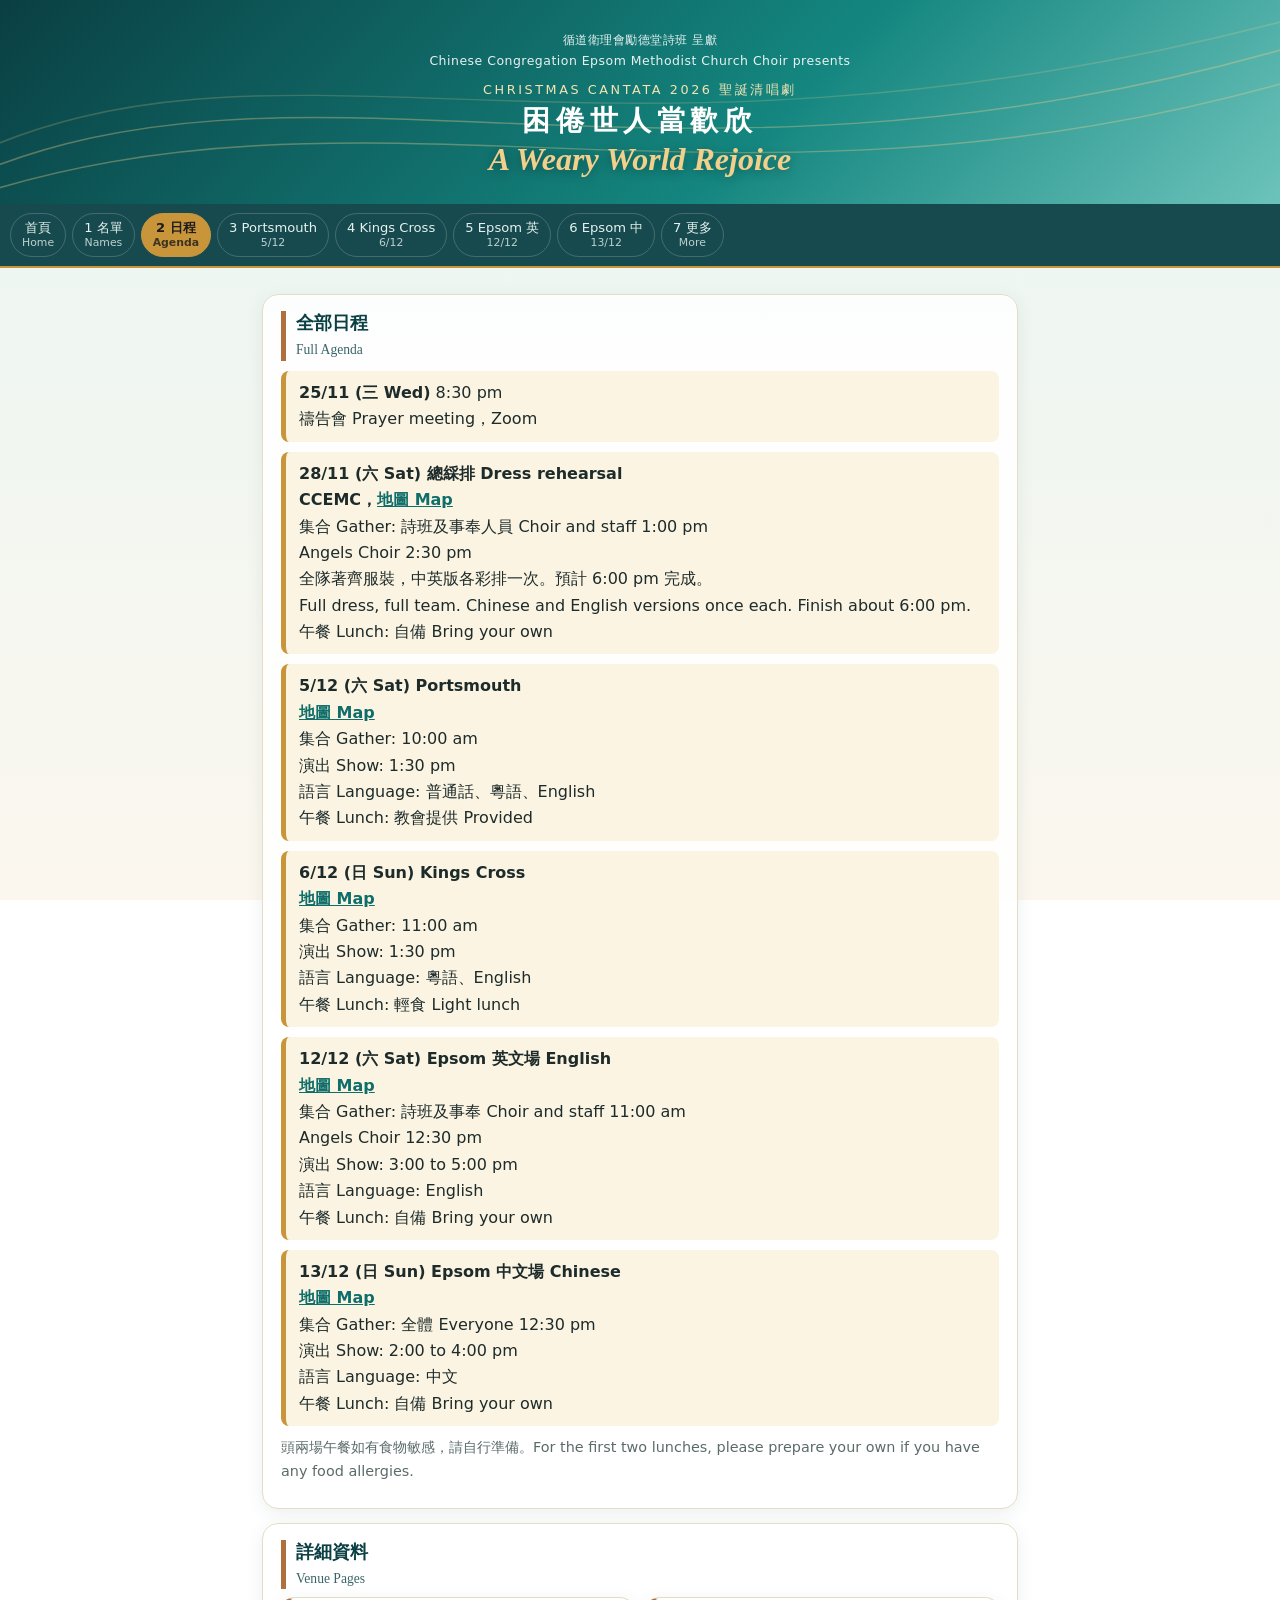
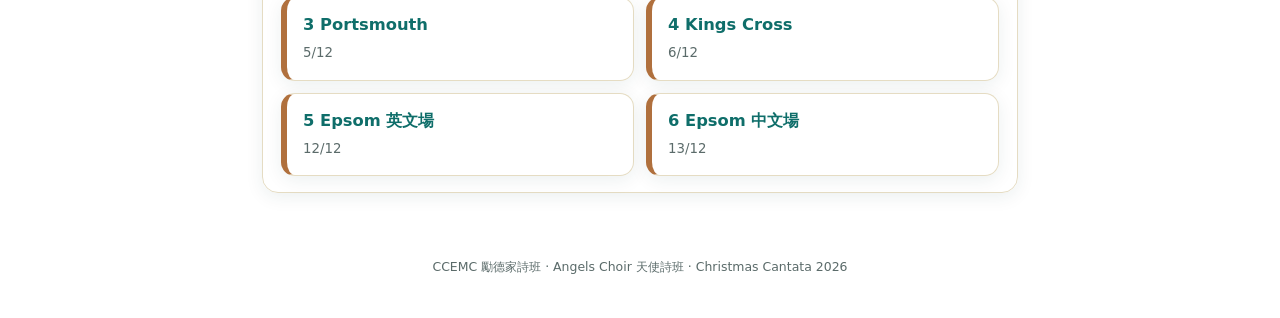
==== agenda.html @ f2024551 "Add files via upload" ====
<!DOCTYPE html><html lang="zh-Hant"><head><meta charset="utf-8">
<meta name="viewport" content="width=device-width, initial-scale=1"><meta name="robots" content="noindex, nofollow">
<title>Agenda | A Weary World Rejoice 2026</title><link rel="stylesheet" href="style.css"></head>
<body>
<header class="hero"><svg viewBox="0 0 800 300" preserveAspectRatio="none"><g fill="none" stroke="#f2cf8a" stroke-width="2"><path d="M-20 260 C200 40 420 340 820 60"/><path d="M-20 290 C240 90 460 360 820 110"/><path d="M-20 230 C180 10 380 300 820 20" opacity=".6"/></g></svg>
<div class="org">循道衛理會勵德堂詩班 呈獻<br>Chinese Congregation Epsom Methodist Church Choir presents</div>
<div class="small">CHRISTMAS CANTATA 2026 聖誕清唱劇</div>
<h1>困倦世人當歡欣</h1><div class="script">A Weary World Rejoice</div>
</header>
<nav class="tabs"><a href="index.html">首頁<small>Home</small></a><a href="names.html">1 名單<small>Names</small></a><a href="agenda.html" class=on>2 日程<small>Agenda</small></a><a href="portsmouth.html">3 Portsmouth<small>5/12</small></a><a href="kingscross.html">4 Kings Cross<small>6/12</small></a><a href="epsom-eng.html">5 Epsom 英<small>12/12</small></a><a href="epsom-chi.html">6 Epsom 中<small>13/12</small></a><a href="more.html">7 更多<small>More</small></a></nav><main><div class="card"><h2>全部日程<br><span style="font-weight:400;font-size:.85rem;opacity:.8">Full Agenda</span></h2><div class="note"><b>25/11 (三 Wed)</b> 8:30 pm<br>禱告會 Prayer meeting，Zoom</div><div class="note"><b>28/11 (六 Sat) 總綵排 Dress rehearsal<br>CCEMC，<a href="https://www.google.com/maps/search/?api=1&query=Chinese%20Congregation%20Epsom%20Methodist%20Church%2C%20Ashley%20Road%2C%20Epsom%2C%20Surrey%20KT18%205AQ" target="_blank" rel="noopener">地圖 Map</a></b><br>集合 Gather: 詩班及事奉人員 Choir and staff 1:00 pm<br>Angels Choir 2:30 pm<br>全隊著齊服裝，中英版各彩排一次。預計 6:00 pm 完成。<br>Full dress, full team. Chinese and English versions once each. Finish about 6:00 pm.<br>午餐 Lunch: 自備 Bring your own</div><div class="note"><b>5/12 (六 Sat) Portsmouth<br><a href="https://www.google.com/maps/search/?api=1&query=Wesley%20Centre%2C%20128%20Fratton%20Road%2C%20Fratton%2C%20Portsmouth%20PO1%205DD" target="_blank" rel="noopener">地圖 Map</a></b><br>集合 Gather: 10:00 am<br>演出 Show: 1:30 pm<br>語言 Language: 普通話、粵語、English<br>午餐 Lunch: 教會提供 Provided</div><div class="note"><b>6/12 (日 Sun) Kings Cross<br><a href="https://www.google.com/maps/search/?api=1&query=58A%20Birkenhead%20St%2C%20London%20WC1H%208BW" target="_blank" rel="noopener">地圖 Map</a></b><br>集合 Gather: 11:00 am<br>演出 Show: 1:30 pm<br>語言 Language: 粵語、English<br>午餐 Lunch: 輕食 Light lunch</div><div class="note"><b>12/12 (六 Sat) Epsom 英文場 English<br><a href="https://www.google.com/maps/search/?api=1&query=Chinese%20Congregation%20Epsom%20Methodist%20Church%2C%20Ashley%20Road%2C%20Epsom%2C%20Surrey%20KT18%205AQ" target="_blank" rel="noopener">地圖 Map</a></b><br>集合 Gather: 詩班及事奉 Choir and staff 11:00 am<br>Angels Choir 12:30 pm<br>演出 Show: 3:00 to 5:00 pm<br>語言 Language: English<br>午餐 Lunch: 自備 Bring your own</div><div class="note"><b>13/12 (日 Sun) Epsom 中文場 Chinese<br><a href="https://www.google.com/maps/search/?api=1&query=Chinese%20Congregation%20Epsom%20Methodist%20Church%2C%20Ashley%20Road%2C%20Epsom%2C%20Surrey%20KT18%205AQ" target="_blank" rel="noopener">地圖 Map</a></b><br>集合 Gather: 全體 Everyone 12:30 pm<br>演出 Show: 2:00 to 4:00 pm<br>語言 Language: 中文<br>午餐 Lunch: 自備 Bring your own</div><div class="en">頭兩場午餐如有食物敏感，請自行準備。For the first two lunches, please prepare your own if you have any food allergies.</div></div><div class="card"><h2>詳細資料<br><span style="font-weight:400;font-size:.85rem;opacity:.8">Venue Pages</span></h2><div class="menu"><a href="portsmouth.html"><b>3 Portsmouth</b><small>5/12</small></a><a href="kingscross.html"><b>4 Kings Cross</b><small>6/12</small></a><a href="epsom-eng.html"><b>5 Epsom 英文場</b><small>12/12</small></a><a href="epsom-chi.html"><b>6 Epsom 中文場</b><small>13/12</small></a></div></div></main>
<footer>CCEMC 勵德家詩班 · Angels Choir 天使詩班 · Christmas Cantata 2026</footer></body></html>
---- style.css ----
:root{
  --bg1:#e9f6f4;--bg2:#fbf7ee;--card:#ffffffd9;--ink:#1d2b2b;--sub:#5b6b6a;
  --teal:#0f6e6a;--deep:#0a3f43;--green:#1f6b4f;--copper:#b0703d;--gold:#c9953a;--cream:#fbf4e2;--line:#e5dcc3;--tbc:#fff0b8;
  --hero1:#0a3f43;--hero2:#14867f;--hero3:#6cc3bb;
}
body.kx{
  --bg1:#0d1530;--bg2:#161c3a;--card:#1c2446e6;--ink:#f1ecdc;--sub:#b9bdd0;
  --teal:#e0a838;--deep:#0a0f24;--green:#e0a838;--copper:#f0b24a;--gold:#f0b24a;--cream:#262e55;--line:#38426f;--tbc:#5a4a14;
  --hero1:#070b1d;--hero2:#16205a;--hero3:#c4551f;
}
@media(prefers-color-scheme:dark){
  body:not(.kx){--bg1:#0b1d1f;--bg2:#101a1a;--card:#16282ae6;--ink:#eaf3f1;--sub:#a5bbb7;--teal:#5fc7bd;--deep:#062b2e;--green:#7fd3aa;--copper:#e0a06a;--gold:#e0b25a;--cream:#1d3234;--line:#2d4749;--tbc:#4a3f14}
}
*{box-sizing:border-box}
html{scroll-behavior:smooth}
body{margin:0;color:var(--ink);background:linear-gradient(180deg,var(--bg1),var(--bg2)) fixed;
  font:16px/1.65 -apple-system,"PingFang TC","Microsoft JhengHei",system-ui,sans-serif}
a{color:var(--teal)}
header.hero{position:relative;overflow:hidden;color:#fff;text-align:center;padding:30px 16px 26px;
  background:linear-gradient(135deg,var(--hero1),var(--hero2) 60%,var(--hero3))}
header.hero svg{position:absolute;inset:0;width:100%;height:100%;opacity:.35;pointer-events:none}
header.hero .org{font-size:.78rem;letter-spacing:.04em;opacity:.9;position:relative}
header.hero .small{font-size:.8rem;letter-spacing:.2em;color:#f6e3b4;margin-top:8px;position:relative}
header.hero h1{margin:4px 0 0;font:700 1.75rem/1.2 "Songti TC","Noto Serif TC",serif;letter-spacing:.2em;position:relative}
header.hero .script{font:italic 600 2rem/1.2 "Snell Roundhand","Brush Script MT","Segoe Script",cursive;
  color:#f2cf8a;text-shadow:0 2px 12px #0005;position:relative;margin-top:2px}
header.hero .en{font-size:.85rem;letter-spacing:.25em;position:relative;opacity:.95}
nav.tabs{position:sticky;top:0;z-index:10;display:flex;gap:6px;overflow-x:auto;padding:9px 10px;
  background:#0a3f43f0;backdrop-filter:blur(6px);border-bottom:2px solid var(--gold);scrollbar-width:none}
body.kx nav.tabs{background:#070b1df0}
nav.tabs::-webkit-scrollbar{display:none}
nav.tabs a{flex:0 0 auto;text-decoration:none;color:#e6f2ef;font-size:.82rem;line-height:1.25;text-align:center;
  padding:6px 11px;border-radius:999px;border:1px solid #ffffff30;white-space:nowrap}
nav.tabs a small{display:block;font-size:.68rem;opacity:.8}
nav.tabs a.on{background:var(--gold);color:#1b1b1b;font-weight:700;border-color:var(--gold)}
main{max-width:780px;margin:0 auto;padding:12px 12px 40px}
.card{background:var(--card);border:1px solid var(--line);border-radius:16px;padding:16px 18px;margin:14px 0;
  box-shadow:0 4px 18px #0a3f4314}
h2{margin:0 0 8px;font:700 1.15rem/1.35 "Songti TC","Noto Serif TC",serif;color:var(--deep);
  border-left:5px solid var(--copper);padding-left:10px}
body.kx h2{color:var(--gold)}
@media(prefers-color-scheme:dark){body:not(.kx) h2{color:var(--teal)}}
h3{margin:14px 0 4px;font-size:1rem;color:var(--copper)}
.zh{margin:6px 0 0}.en{margin:1px 0 8px;color:var(--sub);font-size:.9rem}
.pair{margin:8px 0}.pair .en{margin:0}
.chips{display:flex;flex-wrap:wrap;gap:8px;margin:12px 0 0;justify-content:center;position:relative}
.chip{background:#ffffff1f;border:1px solid #ffffff40;border-radius:12px;padding:6px 12px;text-align:center;font-size:.82rem}
.chip b{display:block;font-size:1.05rem;color:#f6e3b4}
table{width:100%;border-collapse:collapse;font-size:.92rem}
th,td{text-align:left;padding:9px 6px;border-bottom:1px solid var(--line);vertical-align:top}
th{color:var(--copper);font-size:.78rem;letter-spacing:.05em}
.tbc{background:var(--tbc);border-radius:6px;padding:1px 7px;font-weight:600;font-size:.88em}
.ang{color:#2e8a5a;font-weight:600}.rob{color:#8a4fb3;font-weight:600}.cue{color:var(--copper);font-weight:600}
@media(prefers-color-scheme:dark){.ang{color:#7fd3aa}.rob{color:#c8a2ea}}
body.kx .ang{color:#8fe0b4}body.kx .rob{color:#d4b3f2}
.note{background:var(--cream);border-left:5px solid var(--gold);border-radius:8px;padding:9px 13px;margin:10px 0}
.btn{display:inline-block;margin:6px 6px 0 0;padding:8px 15px;border-radius:999px;background:var(--copper);color:#fff;
  text-decoration:none;font-size:.88rem;font-weight:600}
body.kx .btn{color:#10142e}
.grid2{display:grid;grid-template-columns:1fr 1fr;gap:12px}
@media(max-width:560px){.grid2{grid-template-columns:1fr}}
.names{display:flex;flex-wrap:wrap;gap:6px;margin:6px 0 4px}
.names span{background:var(--cream);border:1px solid var(--line);border-radius:999px;padding:2px 11px;font-size:.88rem}
.role{display:flex;gap:10px;padding:6px 0;border-bottom:1px dashed var(--line)}
.role b{flex:0 0 42%;font-weight:600}
img.fit{width:100%;height:auto;border-radius:12px;border:1px solid var(--line);margin-top:8px}
.menu{display:grid;grid-template-columns:1fr 1fr;gap:12px}
@media(max-width:560px){.menu{grid-template-columns:1fr}}
.menu a{display:block;text-decoration:none;color:var(--ink);background:var(--card);border:1px solid var(--line);
  border-left:6px solid var(--copper);border-radius:14px;padding:14px 16px;box-shadow:0 4px 18px #0a3f4314}
.menu a b{display:block;color:var(--teal);font-size:1.02rem}
.menu a small{color:var(--sub)}
.menu a.wide{grid-column:1/-1}
ol.prog{list-style:none;counter-reset:p;padding:0;margin:0}
ol.prog li{counter-increment:p;padding:9px 0 9px 36px;border-bottom:1px solid var(--line);position:relative}
ol.prog li::before{content:counter(p);position:absolute;left:0;top:10px;width:24px;height:24px;border-radius:50%;
  background:var(--copper);color:#fff;font-size:.78rem;text-align:center;line-height:24px}
ol.prog li.nar{counter-increment:none;padding:5px 0 5px 36px;color:var(--sub);font-size:.88rem}
ol.prog li.nar::before{content:"";background:none}
ol.prog .t{font-weight:700}ol.prog .tz{color:var(--sub);font-size:.88rem}ol.prog .who{font-size:.86rem;color:var(--sub)}
footer{text-align:center;color:var(--sub);font-size:.78rem;padding:10px 12px 40px}
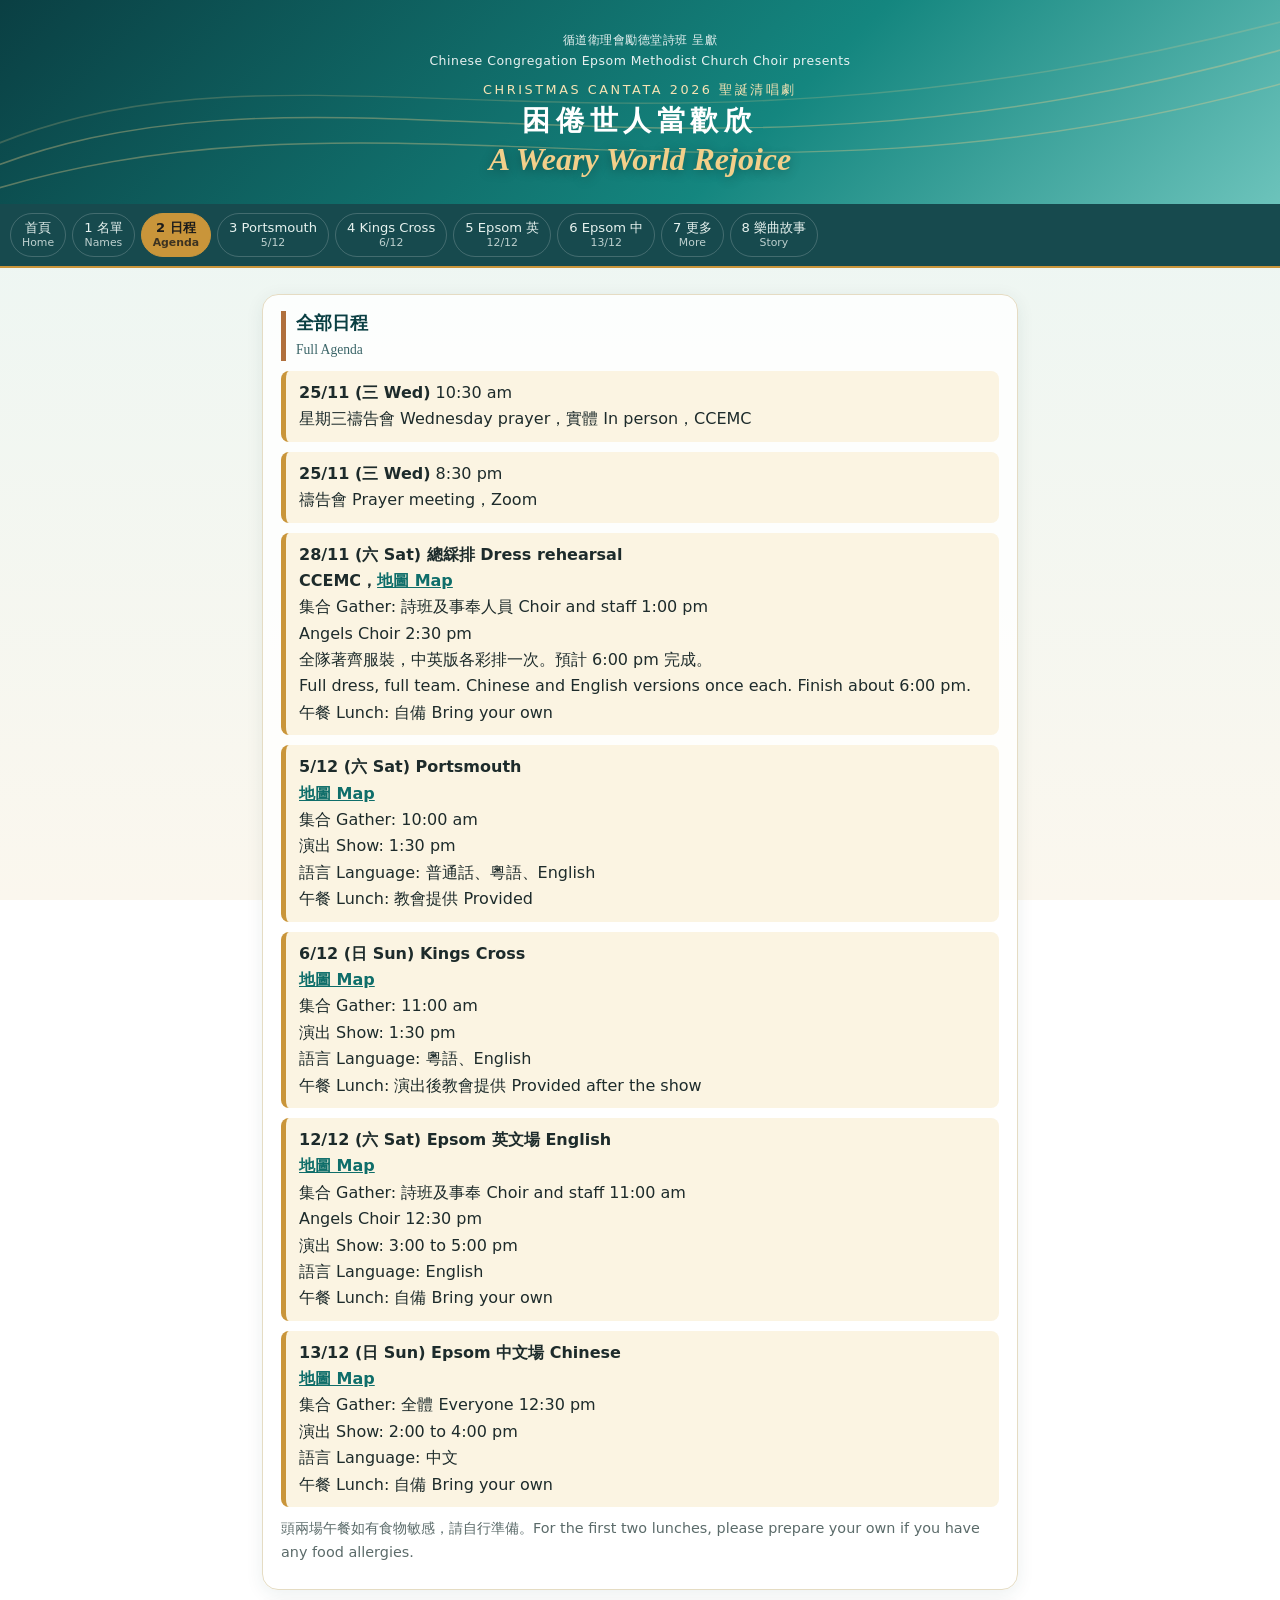
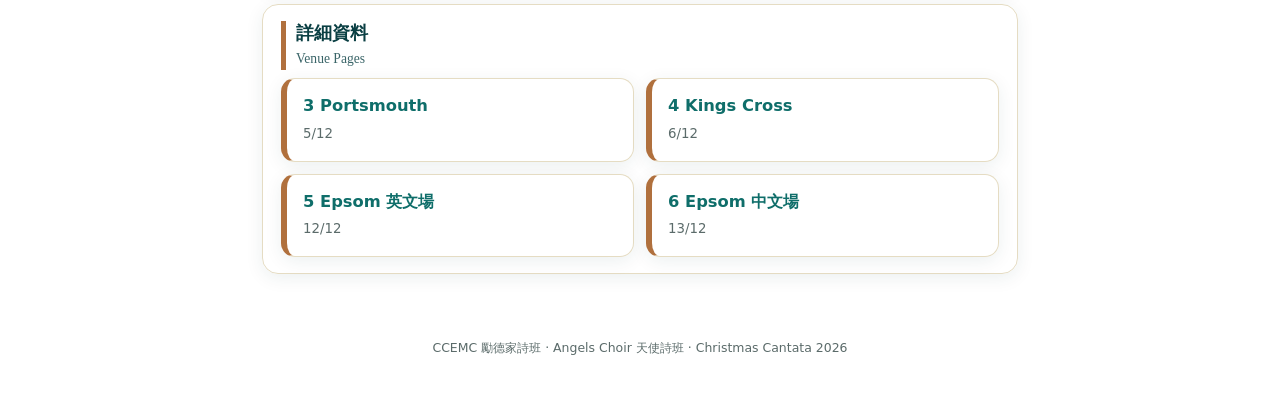
==== commit 6b1349f8: "Add files via upload" ====
--- a/agenda.html
+++ b/agenda.html
@@ -7,5 +7,5 @@
 <div class="small">CHRISTMAS CANTATA 2026 聖誕清唱劇</div>
 <h1>困倦世人當歡欣</h1><div class="script">A Weary World Rejoice</div>
 </header>
-<nav class="tabs"><a href="index.html">首頁<small>Home</small></a><a href="names.html">1 名單<small>Names</small></a><a href="agenda.html" class=on>2 日程<small>Agenda</small></a><a href="portsmouth.html">3 Portsmouth<small>5/12</small></a><a href="kingscross.html">4 Kings Cross<small>6/12</small></a><a href="epsom-eng.html">5 Epsom 英<small>12/12</small></a><a href="epsom-chi.html">6 Epsom 中<small>13/12</small></a><a href="more.html">7 更多<small>More</small></a></nav><main><div class="card"><h2>全部日程<br><span style="font-weight:400;font-size:.85rem;opacity:.8">Full Agenda</span></h2><div class="note"><b>25/11 (三 Wed)</b> 8:30 pm<br>禱告會 Prayer meeting，Zoom</div><div class="note"><b>28/11 (六 Sat) 總綵排 Dress rehearsal<br>CCEMC，<a href="https://www.google.com/maps/search/?api=1&query=Chinese%20Congregation%20Epsom%20Methodist%20Church%2C%20Ashley%20Road%2C%20Epsom%2C%20Surrey%20KT18%205AQ" target="_blank" rel="noopener">地圖 Map</a></b><br>集合 Gather: 詩班及事奉人員 Choir and staff 1:00 pm<br>Angels Choir 2:30 pm<br>全隊著齊服裝，中英版各彩排一次。預計 6:00 pm 完成。<br>Full dress, full team. Chinese and English versions once each. Finish about 6:00 pm.<br>午餐 Lunch: 自備 Bring your own</div><div class="note"><b>5/12 (六 Sat) Portsmouth<br><a href="https://www.google.com/maps/search/?api=1&query=Wesley%20Centre%2C%20128%20Fratton%20Road%2C%20Fratton%2C%20Portsmouth%20PO1%205DD" target="_blank" rel="noopener">地圖 Map</a></b><br>集合 Gather: 10:00 am<br>演出 Show: 1:30 pm<br>語言 Language: 普通話、粵語、English<br>午餐 Lunch: 教會提供 Provided</div><div class="note"><b>6/12 (日 Sun) Kings Cross<br><a href="https://www.google.com/maps/search/?api=1&query=58A%20Birkenhead%20St%2C%20London%20WC1H%208BW" target="_blank" rel="noopener">地圖 Map</a></b><br>集合 Gather: 11:00 am<br>演出 Show: 1:30 pm<br>語言 Language: 粵語、English<br>午餐 Lunch: 輕食 Light lunch</div><div class="note"><b>12/12 (六 Sat) Epsom 英文場 English<br><a href="https://www.google.com/maps/search/?api=1&query=Chinese%20Congregation%20Epsom%20Methodist%20Church%2C%20Ashley%20Road%2C%20Epsom%2C%20Surrey%20KT18%205AQ" target="_blank" rel="noopener">地圖 Map</a></b><br>集合 Gather: 詩班及事奉 Choir and staff 11:00 am<br>Angels Choir 12:30 pm<br>演出 Show: 3:00 to 5:00 pm<br>語言 Language: English<br>午餐 Lunch: 自備 Bring your own</div><div class="note"><b>13/12 (日 Sun) Epsom 中文場 Chinese<br><a href="https://www.google.com/maps/search/?api=1&query=Chinese%20Congregation%20Epsom%20Methodist%20Church%2C%20Ashley%20Road%2C%20Epsom%2C%20Surrey%20KT18%205AQ" target="_blank" rel="noopener">地圖 Map</a></b><br>集合 Gather: 全體 Everyone 12:30 pm<br>演出 Show: 2:00 to 4:00 pm<br>語言 Language: 中文<br>午餐 Lunch: 自備 Bring your own</div><div class="en">頭兩場午餐如有食物敏感，請自行準備。For the first two lunches, please prepare your own if you have any food allergies.</div></div><div class="card"><h2>詳細資料<br><span style="font-weight:400;font-size:.85rem;opacity:.8">Venue Pages</span></h2><div class="menu"><a href="portsmouth.html"><b>3 Portsmouth</b><small>5/12</small></a><a href="kingscross.html"><b>4 Kings Cross</b><small>6/12</small></a><a href="epsom-eng.html"><b>5 Epsom 英文場</b><small>12/12</small></a><a href="epsom-chi.html"><b>6 Epsom 中文場</b><small>13/12</small></a></div></div></main>
+<nav class="tabs"><a href="index.html">首頁<small>Home</small></a><a href="names.html">1 名單<small>Names</small></a><a href="agenda.html" class=on>2 日程<small>Agenda</small></a><a href="portsmouth.html">3 Portsmouth<small>5/12</small></a><a href="kingscross.html">4 Kings Cross<small>6/12</small></a><a href="epsom-eng.html">5 Epsom 英<small>12/12</small></a><a href="epsom-chi.html">6 Epsom 中<small>13/12</small></a><a href="more.html">7 更多<small>More</small></a><a href="story.html">8 樂曲故事<small>Story</small></a></nav><main><div class="card"><h2>全部日程<br><span style="font-weight:400;font-size:.85rem;opacity:.8">Full Agenda</span></h2><div class="note"><b>25/11 (三 Wed)</b> 10:30 am<br>星期三禱告會 Wednesday prayer，實體 In person，CCEMC</div><div class="note"><b>25/11 (三 Wed)</b> 8:30 pm<br>禱告會 Prayer meeting，Zoom</div><div class="note"><b>28/11 (六 Sat) 總綵排 Dress rehearsal<br>CCEMC，<a href="https://www.google.com/maps/search/?api=1&query=Chinese%20Congregation%20Epsom%20Methodist%20Church%2C%20Ashley%20Road%2C%20Epsom%2C%20Surrey%20KT18%205AQ" target="_blank" rel="noopener">地圖 Map</a></b><br>集合 Gather: 詩班及事奉人員 Choir and staff 1:00 pm<br>Angels Choir 2:30 pm<br>全隊著齊服裝，中英版各彩排一次。預計 6:00 pm 完成。<br>Full dress, full team. Chinese and English versions once each. Finish about 6:00 pm.<br>午餐 Lunch: 自備 Bring your own</div><div class="note"><b>5/12 (六 Sat) Portsmouth<br><a href="https://www.google.com/maps/search/?api=1&query=Wesley%20Centre%2C%20128%20Fratton%20Road%2C%20Fratton%2C%20Portsmouth%20PO1%205DD" target="_blank" rel="noopener">地圖 Map</a></b><br>集合 Gather: 10:00 am<br>演出 Show: 1:30 pm<br>語言 Language: 普通話、粵語、English<br>午餐 Lunch: 教會提供 Provided</div><div class="note"><b>6/12 (日 Sun) Kings Cross<br><a href="https://www.google.com/maps/search/?api=1&query=58A%20Birkenhead%20St%2C%20London%20WC1H%208BW" target="_blank" rel="noopener">地圖 Map</a></b><br>集合 Gather: 11:00 am<br>演出 Show: 1:30 pm<br>語言 Language: 粵語、English<br>午餐 Lunch: 演出後教會提供 Provided after the show</div><div class="note"><b>12/12 (六 Sat) Epsom 英文場 English<br><a href="https://www.google.com/maps/search/?api=1&query=Chinese%20Congregation%20Epsom%20Methodist%20Church%2C%20Ashley%20Road%2C%20Epsom%2C%20Surrey%20KT18%205AQ" target="_blank" rel="noopener">地圖 Map</a></b><br>集合 Gather: 詩班及事奉 Choir and staff 11:00 am<br>Angels Choir 12:30 pm<br>演出 Show: 3:00 to 5:00 pm<br>語言 Language: English<br>午餐 Lunch: 自備 Bring your own</div><div class="note"><b>13/12 (日 Sun) Epsom 中文場 Chinese<br><a href="https://www.google.com/maps/search/?api=1&query=Chinese%20Congregation%20Epsom%20Methodist%20Church%2C%20Ashley%20Road%2C%20Epsom%2C%20Surrey%20KT18%205AQ" target="_blank" rel="noopener">地圖 Map</a></b><br>集合 Gather: 全體 Everyone 12:30 pm<br>演出 Show: 2:00 to 4:00 pm<br>語言 Language: 中文<br>午餐 Lunch: 自備 Bring your own</div><div class="en">頭兩場午餐如有食物敏感，請自行準備。For the first two lunches, please prepare your own if you have any food allergies.</div></div><div class="card"><h2>詳細資料<br><span style="font-weight:400;font-size:.85rem;opacity:.8">Venue Pages</span></h2><div class="menu"><a href="portsmouth.html"><b>3 Portsmouth</b><small>5/12</small></a><a href="kingscross.html"><b>4 Kings Cross</b><small>6/12</small></a><a href="epsom-eng.html"><b>5 Epsom 英文場</b><small>12/12</small></a><a href="epsom-chi.html"><b>6 Epsom 中文場</b><small>13/12</small></a></div></div></main>
 <footer>CCEMC 勵德家詩班 · Angels Choir 天使詩班 · Christmas Cantata 2026</footer></body></html>
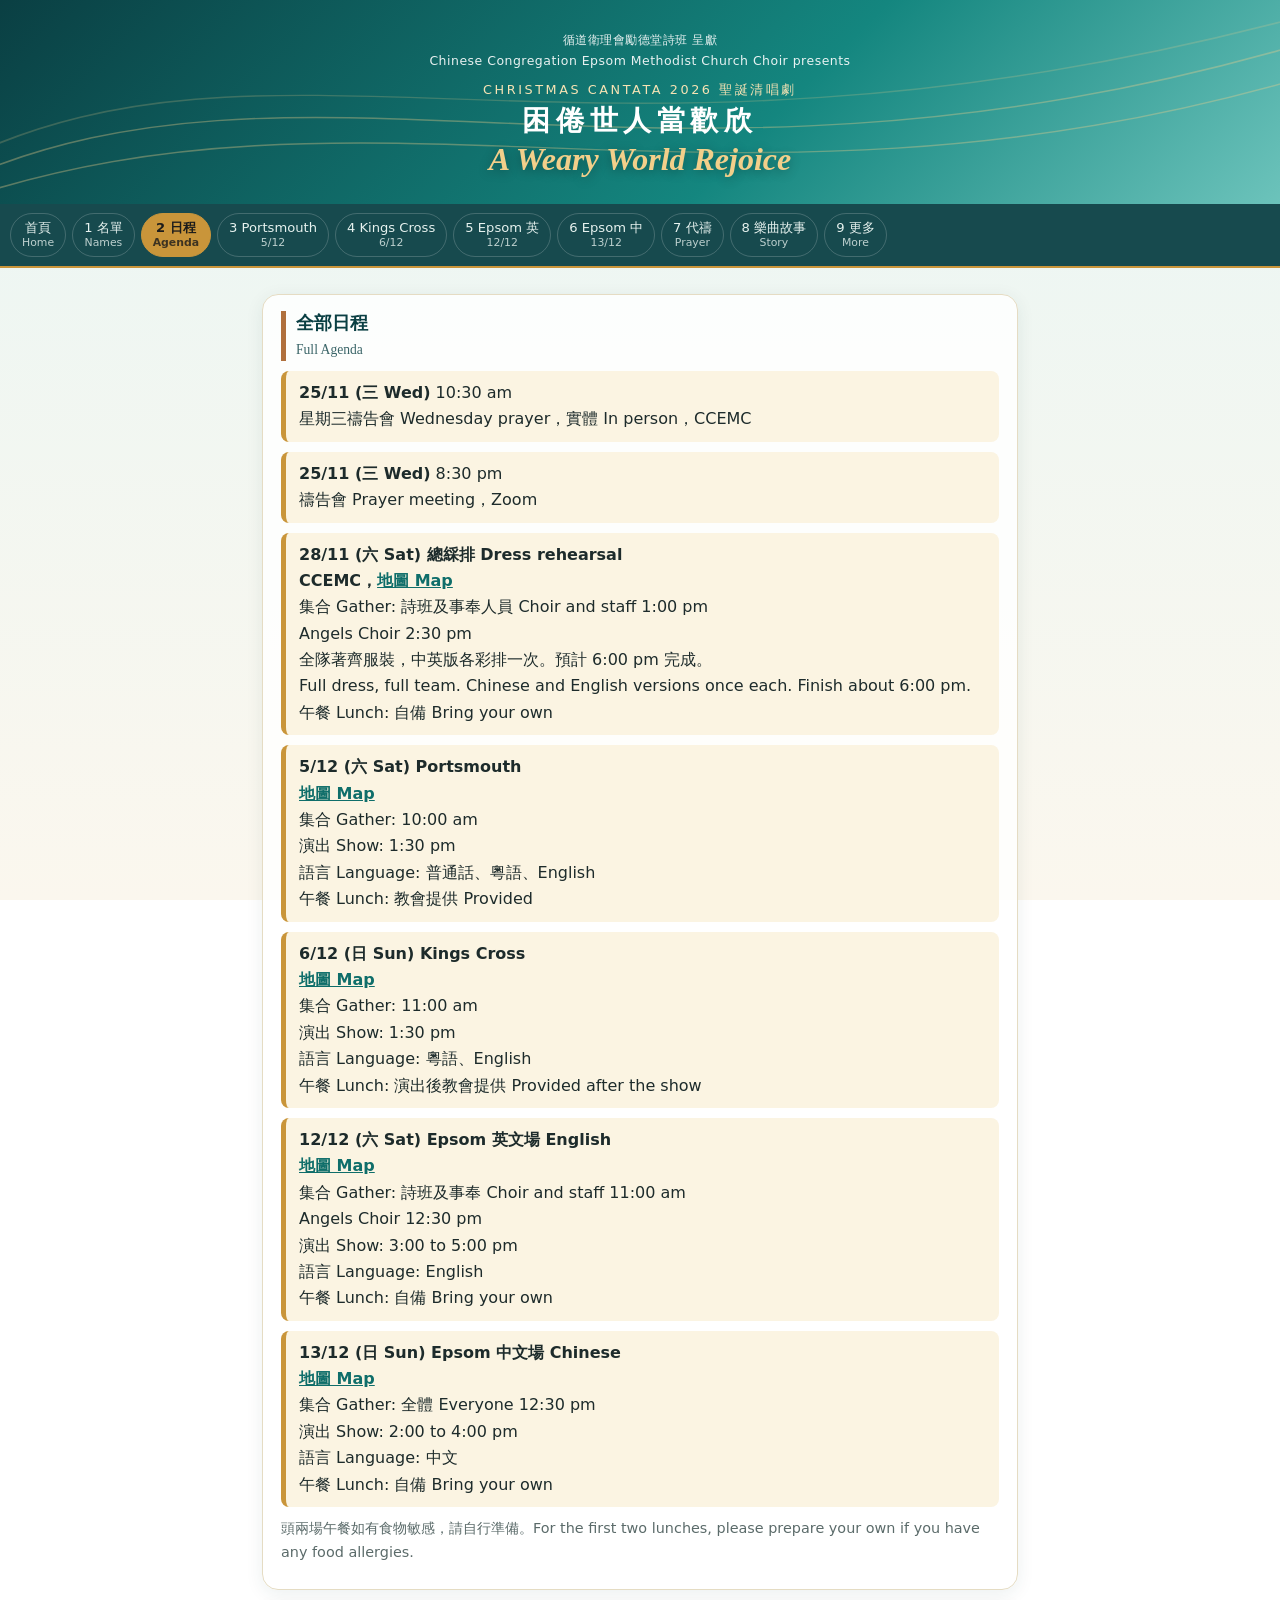
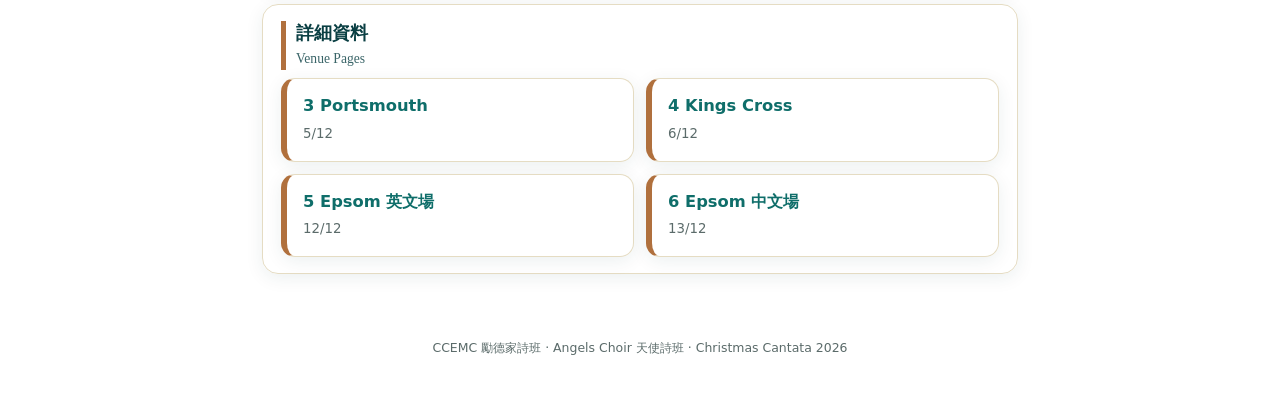
==== commit 93a9038d: "Add files via upload" ====
--- a/agenda.html
+++ b/agenda.html
@@ -7,5 +7,5 @@
 <div class="small">CHRISTMAS CANTATA 2026 聖誕清唱劇</div>
 <h1>困倦世人當歡欣</h1><div class="script">A Weary World Rejoice</div>
 </header>
-<nav class="tabs"><a href="index.html">首頁<small>Home</small></a><a href="names.html">1 名單<small>Names</small></a><a href="agenda.html" class=on>2 日程<small>Agenda</small></a><a href="portsmouth.html">3 Portsmouth<small>5/12</small></a><a href="kingscross.html">4 Kings Cross<small>6/12</small></a><a href="epsom-eng.html">5 Epsom 英<small>12/12</small></a><a href="epsom-chi.html">6 Epsom 中<small>13/12</small></a><a href="more.html">7 更多<small>More</small></a><a href="story.html">8 樂曲故事<small>Story</small></a></nav><main><div class="card"><h2>全部日程<br><span style="font-weight:400;font-size:.85rem;opacity:.8">Full Agenda</span></h2><div class="note"><b>25/11 (三 Wed)</b> 10:30 am<br>星期三禱告會 Wednesday prayer，實體 In person，CCEMC</div><div class="note"><b>25/11 (三 Wed)</b> 8:30 pm<br>禱告會 Prayer meeting，Zoom</div><div class="note"><b>28/11 (六 Sat) 總綵排 Dress rehearsal<br>CCEMC，<a href="https://www.google.com/maps/search/?api=1&query=Chinese%20Congregation%20Epsom%20Methodist%20Church%2C%20Ashley%20Road%2C%20Epsom%2C%20Surrey%20KT18%205AQ" target="_blank" rel="noopener">地圖 Map</a></b><br>集合 Gather: 詩班及事奉人員 Choir and staff 1:00 pm<br>Angels Choir 2:30 pm<br>全隊著齊服裝，中英版各彩排一次。預計 6:00 pm 完成。<br>Full dress, full team. Chinese and English versions once each. Finish about 6:00 pm.<br>午餐 Lunch: 自備 Bring your own</div><div class="note"><b>5/12 (六 Sat) Portsmouth<br><a href="https://www.google.com/maps/search/?api=1&query=Wesley%20Centre%2C%20128%20Fratton%20Road%2C%20Fratton%2C%20Portsmouth%20PO1%205DD" target="_blank" rel="noopener">地圖 Map</a></b><br>集合 Gather: 10:00 am<br>演出 Show: 1:30 pm<br>語言 Language: 普通話、粵語、English<br>午餐 Lunch: 教會提供 Provided</div><div class="note"><b>6/12 (日 Sun) Kings Cross<br><a href="https://www.google.com/maps/search/?api=1&query=58A%20Birkenhead%20St%2C%20London%20WC1H%208BW" target="_blank" rel="noopener">地圖 Map</a></b><br>集合 Gather: 11:00 am<br>演出 Show: 1:30 pm<br>語言 Language: 粵語、English<br>午餐 Lunch: 演出後教會提供 Provided after the show</div><div class="note"><b>12/12 (六 Sat) Epsom 英文場 English<br><a href="https://www.google.com/maps/search/?api=1&query=Chinese%20Congregation%20Epsom%20Methodist%20Church%2C%20Ashley%20Road%2C%20Epsom%2C%20Surrey%20KT18%205AQ" target="_blank" rel="noopener">地圖 Map</a></b><br>集合 Gather: 詩班及事奉 Choir and staff 11:00 am<br>Angels Choir 12:30 pm<br>演出 Show: 3:00 to 5:00 pm<br>語言 Language: English<br>午餐 Lunch: 自備 Bring your own</div><div class="note"><b>13/12 (日 Sun) Epsom 中文場 Chinese<br><a href="https://www.google.com/maps/search/?api=1&query=Chinese%20Congregation%20Epsom%20Methodist%20Church%2C%20Ashley%20Road%2C%20Epsom%2C%20Surrey%20KT18%205AQ" target="_blank" rel="noopener">地圖 Map</a></b><br>集合 Gather: 全體 Everyone 12:30 pm<br>演出 Show: 2:00 to 4:00 pm<br>語言 Language: 中文<br>午餐 Lunch: 自備 Bring your own</div><div class="en">頭兩場午餐如有食物敏感，請自行準備。For the first two lunches, please prepare your own if you have any food allergies.</div></div><div class="card"><h2>詳細資料<br><span style="font-weight:400;font-size:.85rem;opacity:.8">Venue Pages</span></h2><div class="menu"><a href="portsmouth.html"><b>3 Portsmouth</b><small>5/12</small></a><a href="kingscross.html"><b>4 Kings Cross</b><small>6/12</small></a><a href="epsom-eng.html"><b>5 Epsom 英文場</b><small>12/12</small></a><a href="epsom-chi.html"><b>6 Epsom 中文場</b><small>13/12</small></a></div></div></main>
+<nav class="tabs"><a href="index.html">首頁<small>Home</small></a><a href="names.html">1 名單<small>Names</small></a><a href="agenda.html" class=on>2 日程<small>Agenda</small></a><a href="portsmouth.html">3 Portsmouth<small>5/12</small></a><a href="kingscross.html">4 Kings Cross<small>6/12</small></a><a href="epsom-eng.html">5 Epsom 英<small>12/12</small></a><a href="epsom-chi.html">6 Epsom 中<small>13/12</small></a><a href="prayer.html">7 代禱<small>Prayer</small></a><a href="story.html">8 樂曲故事<small>Story</small></a><a href="more.html">9 更多<small>More</small></a></nav><main><div class="card"><h2>全部日程<br><span style="font-weight:400;font-size:.85rem;opacity:.8">Full Agenda</span></h2><div class="note"><b>25/11 (三 Wed)</b> 10:30 am<br>星期三禱告會 Wednesday prayer，實體 In person，CCEMC</div><div class="note"><b>25/11 (三 Wed)</b> 8:30 pm<br>禱告會 Prayer meeting，Zoom</div><div class="note"><b>28/11 (六 Sat) 總綵排 Dress rehearsal<br>CCEMC，<a href="https://www.google.com/maps/search/?api=1&query=Chinese%20Congregation%20Epsom%20Methodist%20Church%2C%20Ashley%20Road%2C%20Epsom%2C%20Surrey%20KT18%205AQ" target="_blank" rel="noopener">地圖 Map</a></b><br>集合 Gather: 詩班及事奉人員 Choir and staff 1:00 pm<br>Angels Choir 2:30 pm<br>全隊著齊服裝，中英版各彩排一次。預計 6:00 pm 完成。<br>Full dress, full team. Chinese and English versions once each. Finish about 6:00 pm.<br>午餐 Lunch: 自備 Bring your own</div><div class="note"><b>5/12 (六 Sat) Portsmouth<br><a href="https://www.google.com/maps/search/?api=1&query=Wesley%20Centre%2C%20128%20Fratton%20Road%2C%20Fratton%2C%20Portsmouth%20PO1%205DD" target="_blank" rel="noopener">地圖 Map</a></b><br>集合 Gather: 10:00 am<br>演出 Show: 1:30 pm<br>語言 Language: 普通話、粵語、English<br>午餐 Lunch: 教會提供 Provided</div><div class="note"><b>6/12 (日 Sun) Kings Cross<br><a href="https://www.google.com/maps/search/?api=1&query=58A%20Birkenhead%20St%2C%20London%20WC1H%208BW" target="_blank" rel="noopener">地圖 Map</a></b><br>集合 Gather: 11:00 am<br>演出 Show: 1:30 pm<br>語言 Language: 粵語、English<br>午餐 Lunch: 演出後教會提供 Provided after the show</div><div class="note"><b>12/12 (六 Sat) Epsom 英文場 English<br><a href="https://www.google.com/maps/search/?api=1&query=Chinese%20Congregation%20Epsom%20Methodist%20Church%2C%20Ashley%20Road%2C%20Epsom%2C%20Surrey%20KT18%205AQ" target="_blank" rel="noopener">地圖 Map</a></b><br>集合 Gather: 詩班及事奉 Choir and staff 11:00 am<br>Angels Choir 12:30 pm<br>演出 Show: 3:00 to 5:00 pm<br>語言 Language: English<br>午餐 Lunch: 自備 Bring your own</div><div class="note"><b>13/12 (日 Sun) Epsom 中文場 Chinese<br><a href="https://www.google.com/maps/search/?api=1&query=Chinese%20Congregation%20Epsom%20Methodist%20Church%2C%20Ashley%20Road%2C%20Epsom%2C%20Surrey%20KT18%205AQ" target="_blank" rel="noopener">地圖 Map</a></b><br>集合 Gather: 全體 Everyone 12:30 pm<br>演出 Show: 2:00 to 4:00 pm<br>語言 Language: 中文<br>午餐 Lunch: 自備 Bring your own</div><div class="en">頭兩場午餐如有食物敏感，請自行準備。For the first two lunches, please prepare your own if you have any food allergies.</div></div><div class="card"><h2>詳細資料<br><span style="font-weight:400;font-size:.85rem;opacity:.8">Venue Pages</span></h2><div class="menu"><a href="portsmouth.html"><b>3 Portsmouth</b><small>5/12</small></a><a href="kingscross.html"><b>4 Kings Cross</b><small>6/12</small></a><a href="epsom-eng.html"><b>5 Epsom 英文場</b><small>12/12</small></a><a href="epsom-chi.html"><b>6 Epsom 中文場</b><small>13/12</small></a></div></div></main>
 <footer>CCEMC 勵德家詩班 · Angels Choir 天使詩班 · Christmas Cantata 2026</footer></body></html>
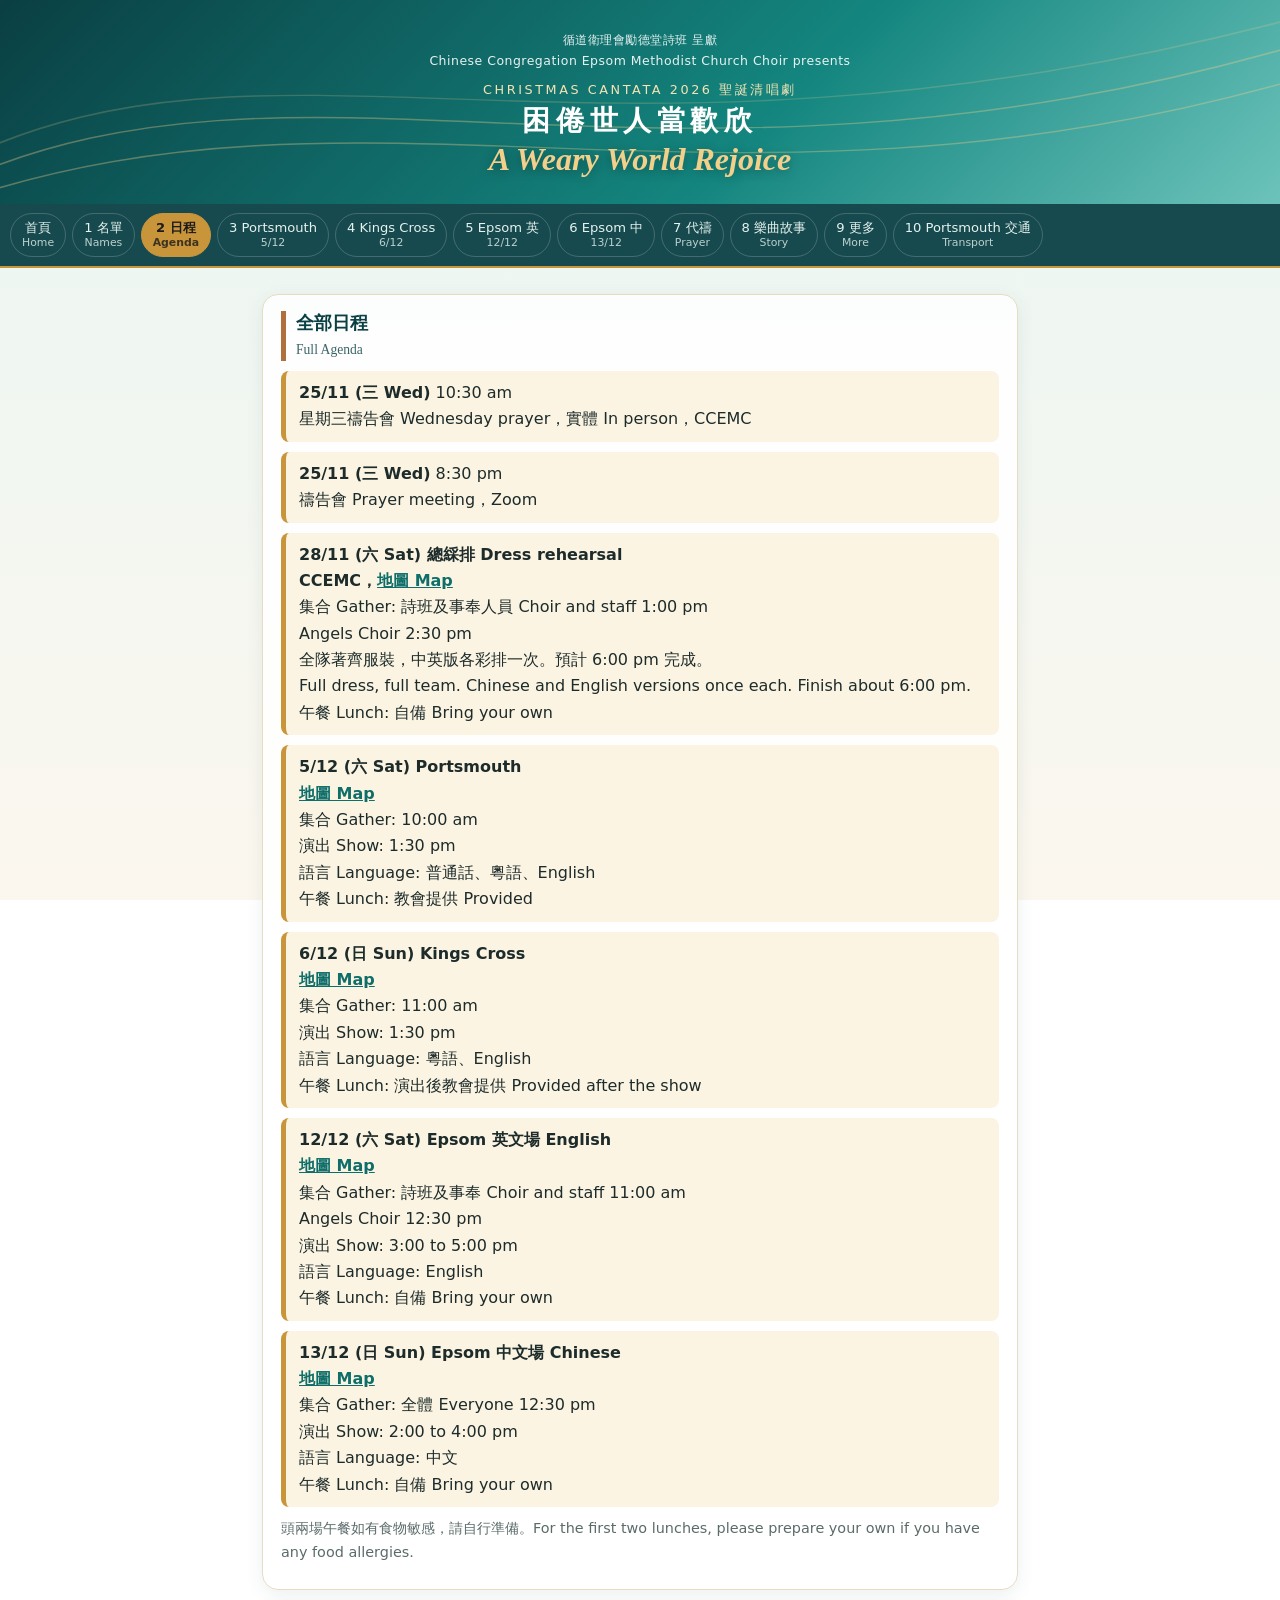
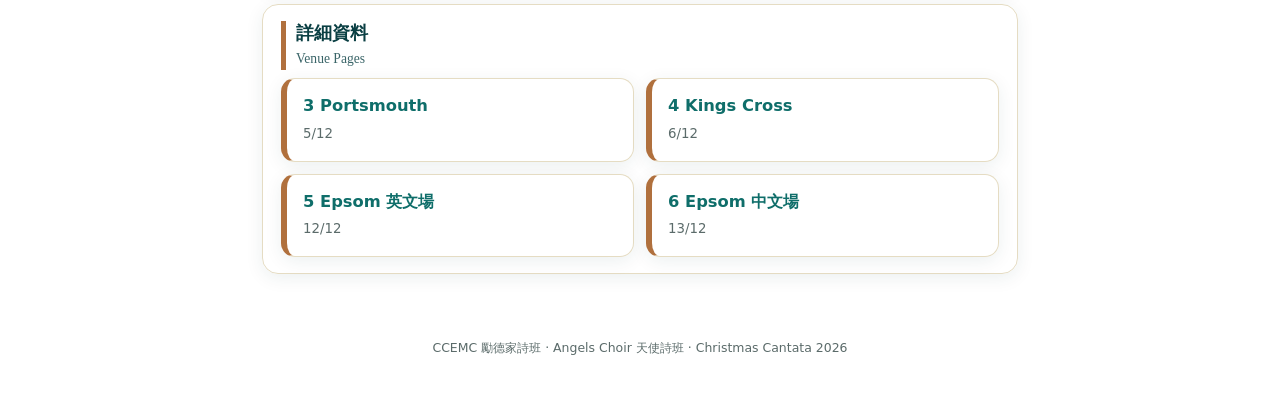
==== commit 70c982d1: "Add files via upload" ====
--- a/agenda.html
+++ b/agenda.html
@@ -7,5 +7,5 @@
 <div class="small">CHRISTMAS CANTATA 2026 聖誕清唱劇</div>
 <h1>困倦世人當歡欣</h1><div class="script">A Weary World Rejoice</div>
 </header>
-<nav class="tabs"><a href="index.html">首頁<small>Home</small></a><a href="names.html">1 名單<small>Names</small></a><a href="agenda.html" class=on>2 日程<small>Agenda</small></a><a href="portsmouth.html">3 Portsmouth<small>5/12</small></a><a href="kingscross.html">4 Kings Cross<small>6/12</small></a><a href="epsom-eng.html">5 Epsom 英<small>12/12</small></a><a href="epsom-chi.html">6 Epsom 中<small>13/12</small></a><a href="prayer.html">7 代禱<small>Prayer</small></a><a href="story.html">8 樂曲故事<small>Story</small></a><a href="more.html">9 更多<small>More</small></a></nav><main><div class="card"><h2>全部日程<br><span style="font-weight:400;font-size:.85rem;opacity:.8">Full Agenda</span></h2><div class="note"><b>25/11 (三 Wed)</b> 10:30 am<br>星期三禱告會 Wednesday prayer，實體 In person，CCEMC</div><div class="note"><b>25/11 (三 Wed)</b> 8:30 pm<br>禱告會 Prayer meeting，Zoom</div><div class="note"><b>28/11 (六 Sat) 總綵排 Dress rehearsal<br>CCEMC，<a href="https://www.google.com/maps/search/?api=1&query=Chinese%20Congregation%20Epsom%20Methodist%20Church%2C%20Ashley%20Road%2C%20Epsom%2C%20Surrey%20KT18%205AQ" target="_blank" rel="noopener">地圖 Map</a></b><br>集合 Gather: 詩班及事奉人員 Choir and staff 1:00 pm<br>Angels Choir 2:30 pm<br>全隊著齊服裝，中英版各彩排一次。預計 6:00 pm 完成。<br>Full dress, full team. Chinese and English versions once each. Finish about 6:00 pm.<br>午餐 Lunch: 自備 Bring your own</div><div class="note"><b>5/12 (六 Sat) Portsmouth<br><a href="https://www.google.com/maps/search/?api=1&query=Wesley%20Centre%2C%20128%20Fratton%20Road%2C%20Fratton%2C%20Portsmouth%20PO1%205DD" target="_blank" rel="noopener">地圖 Map</a></b><br>集合 Gather: 10:00 am<br>演出 Show: 1:30 pm<br>語言 Language: 普通話、粵語、English<br>午餐 Lunch: 教會提供 Provided</div><div class="note"><b>6/12 (日 Sun) Kings Cross<br><a href="https://www.google.com/maps/search/?api=1&query=58A%20Birkenhead%20St%2C%20London%20WC1H%208BW" target="_blank" rel="noopener">地圖 Map</a></b><br>集合 Gather: 11:00 am<br>演出 Show: 1:30 pm<br>語言 Language: 粵語、English<br>午餐 Lunch: 演出後教會提供 Provided after the show</div><div class="note"><b>12/12 (六 Sat) Epsom 英文場 English<br><a href="https://www.google.com/maps/search/?api=1&query=Chinese%20Congregation%20Epsom%20Methodist%20Church%2C%20Ashley%20Road%2C%20Epsom%2C%20Surrey%20KT18%205AQ" target="_blank" rel="noopener">地圖 Map</a></b><br>集合 Gather: 詩班及事奉 Choir and staff 11:00 am<br>Angels Choir 12:30 pm<br>演出 Show: 3:00 to 5:00 pm<br>語言 Language: English<br>午餐 Lunch: 自備 Bring your own</div><div class="note"><b>13/12 (日 Sun) Epsom 中文場 Chinese<br><a href="https://www.google.com/maps/search/?api=1&query=Chinese%20Congregation%20Epsom%20Methodist%20Church%2C%20Ashley%20Road%2C%20Epsom%2C%20Surrey%20KT18%205AQ" target="_blank" rel="noopener">地圖 Map</a></b><br>集合 Gather: 全體 Everyone 12:30 pm<br>演出 Show: 2:00 to 4:00 pm<br>語言 Language: 中文<br>午餐 Lunch: 自備 Bring your own</div><div class="en">頭兩場午餐如有食物敏感，請自行準備。For the first two lunches, please prepare your own if you have any food allergies.</div></div><div class="card"><h2>詳細資料<br><span style="font-weight:400;font-size:.85rem;opacity:.8">Venue Pages</span></h2><div class="menu"><a href="portsmouth.html"><b>3 Portsmouth</b><small>5/12</small></a><a href="kingscross.html"><b>4 Kings Cross</b><small>6/12</small></a><a href="epsom-eng.html"><b>5 Epsom 英文場</b><small>12/12</small></a><a href="epsom-chi.html"><b>6 Epsom 中文場</b><small>13/12</small></a></div></div></main>
+<nav class="tabs"><a href="index.html">首頁<small>Home</small></a><a href="names.html">1 名單<small>Names</small></a><a href="agenda.html" class=on>2 日程<small>Agenda</small></a><a href="portsmouth.html">3 Portsmouth<small>5/12</small></a><a href="kingscross.html">4 Kings Cross<small>6/12</small></a><a href="epsom-eng.html">5 Epsom 英<small>12/12</small></a><a href="epsom-chi.html">6 Epsom 中<small>13/12</small></a><a href="prayer.html">7 代禱<small>Prayer</small></a><a href="story.html">8 樂曲故事<small>Story</small></a><a href="more.html">9 更多<small>More</small></a><a href="portsmouth-transport.html">10 Portsmouth 交通<small>Transport</small></a></nav><main><div class="card"><h2>全部日程<br><span style="font-weight:400;font-size:.85rem;opacity:.8">Full Agenda</span></h2><div class="note"><b>25/11 (三 Wed)</b> 10:30 am<br>星期三禱告會 Wednesday prayer，實體 In person，CCEMC</div><div class="note"><b>25/11 (三 Wed)</b> 8:30 pm<br>禱告會 Prayer meeting，Zoom</div><div class="note"><b>28/11 (六 Sat) 總綵排 Dress rehearsal<br>CCEMC，<a href="https://www.google.com/maps/search/?api=1&query=Chinese%20Congregation%20Epsom%20Methodist%20Church%2C%20Ashley%20Road%2C%20Epsom%2C%20Surrey%20KT18%205AQ" target="_blank" rel="noopener">地圖 Map</a></b><br>集合 Gather: 詩班及事奉人員 Choir and staff 1:00 pm<br>Angels Choir 2:30 pm<br>全隊著齊服裝，中英版各彩排一次。預計 6:00 pm 完成。<br>Full dress, full team. Chinese and English versions once each. Finish about 6:00 pm.<br>午餐 Lunch: 自備 Bring your own</div><div class="note"><b>5/12 (六 Sat) Portsmouth<br><a href="https://www.google.com/maps/search/?api=1&query=Wesley%20Centre%2C%20128%20Fratton%20Road%2C%20Fratton%2C%20Portsmouth%20PO1%205DD" target="_blank" rel="noopener">地圖 Map</a></b><br>集合 Gather: 10:00 am<br>演出 Show: 1:30 pm<br>語言 Language: 普通話、粵語、English<br>午餐 Lunch: 教會提供 Provided</div><div class="note"><b>6/12 (日 Sun) Kings Cross<br><a href="https://www.google.com/maps/search/?api=1&query=58A%20Birkenhead%20St%2C%20London%20WC1H%208BW" target="_blank" rel="noopener">地圖 Map</a></b><br>集合 Gather: 11:00 am<br>演出 Show: 1:30 pm<br>語言 Language: 粵語、English<br>午餐 Lunch: 演出後教會提供 Provided after the show</div><div class="note"><b>12/12 (六 Sat) Epsom 英文場 English<br><a href="https://www.google.com/maps/search/?api=1&query=Chinese%20Congregation%20Epsom%20Methodist%20Church%2C%20Ashley%20Road%2C%20Epsom%2C%20Surrey%20KT18%205AQ" target="_blank" rel="noopener">地圖 Map</a></b><br>集合 Gather: 詩班及事奉 Choir and staff 11:00 am<br>Angels Choir 12:30 pm<br>演出 Show: 3:00 to 5:00 pm<br>語言 Language: English<br>午餐 Lunch: 自備 Bring your own</div><div class="note"><b>13/12 (日 Sun) Epsom 中文場 Chinese<br><a href="https://www.google.com/maps/search/?api=1&query=Chinese%20Congregation%20Epsom%20Methodist%20Church%2C%20Ashley%20Road%2C%20Epsom%2C%20Surrey%20KT18%205AQ" target="_blank" rel="noopener">地圖 Map</a></b><br>集合 Gather: 全體 Everyone 12:30 pm<br>演出 Show: 2:00 to 4:00 pm<br>語言 Language: 中文<br>午餐 Lunch: 自備 Bring your own</div><div class="en">頭兩場午餐如有食物敏感，請自行準備。For the first two lunches, please prepare your own if you have any food allergies.</div></div><div class="card"><h2>詳細資料<br><span style="font-weight:400;font-size:.85rem;opacity:.8">Venue Pages</span></h2><div class="menu"><a href="portsmouth.html"><b>3 Portsmouth</b><small>5/12</small></a><a href="kingscross.html"><b>4 Kings Cross</b><small>6/12</small></a><a href="epsom-eng.html"><b>5 Epsom 英文場</b><small>12/12</small></a><a href="epsom-chi.html"><b>6 Epsom 中文場</b><small>13/12</small></a></div></div></main>
 <footer>CCEMC 勵德家詩班 · Angels Choir 天使詩班 · Christmas Cantata 2026</footer></body></html>
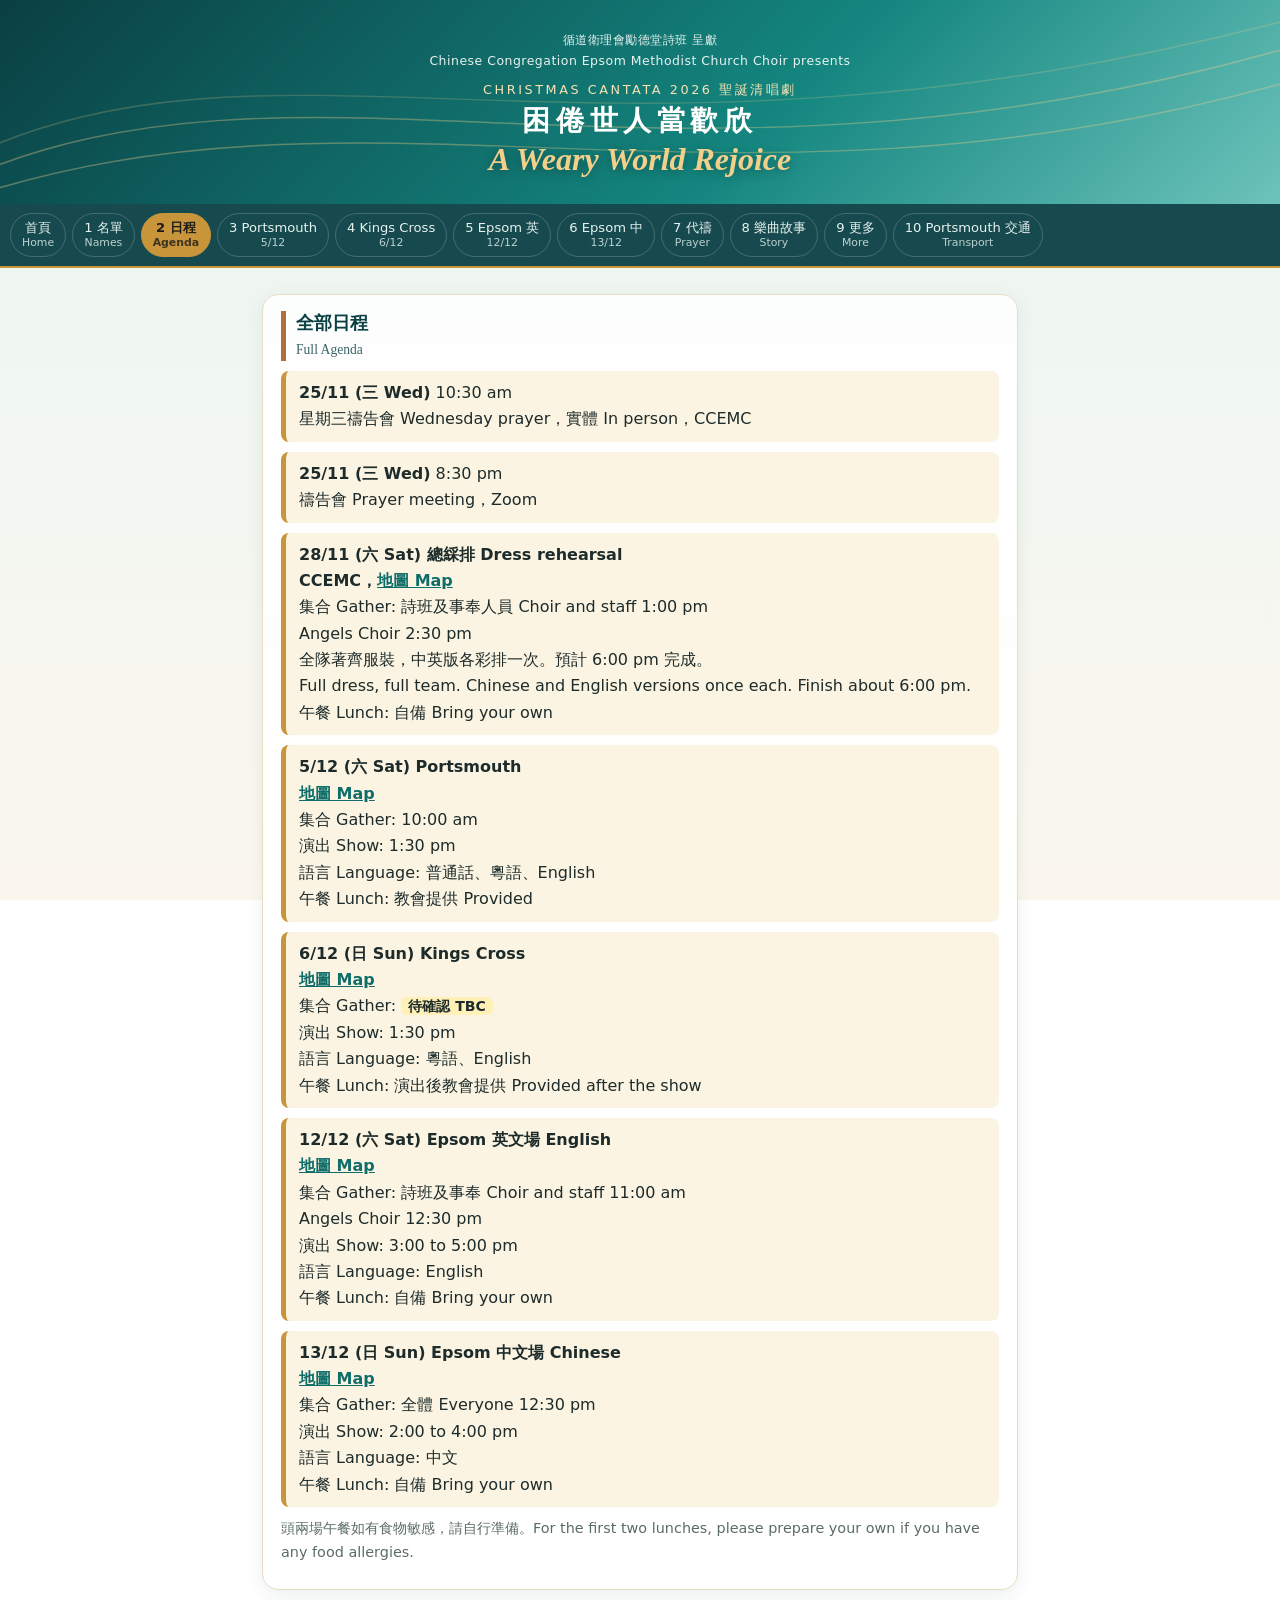
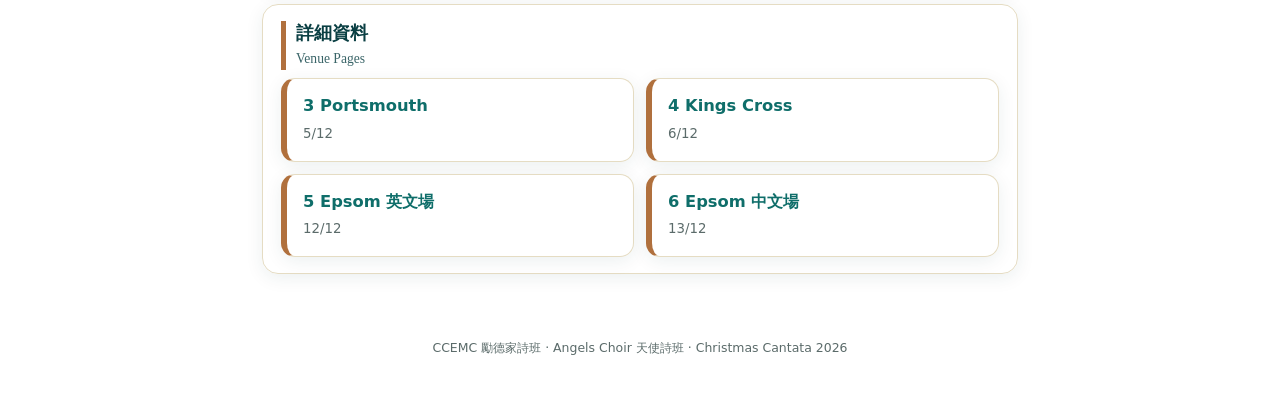
==== commit 887d18c0: "Add files via upload" ====
--- a/agenda.html
+++ b/agenda.html
@@ -7,5 +7,5 @@
 <div class="small">CHRISTMAS CANTATA 2026 聖誕清唱劇</div>
 <h1>困倦世人當歡欣</h1><div class="script">A Weary World Rejoice</div>
 </header>
-<nav class="tabs"><a href="index.html">首頁<small>Home</small></a><a href="names.html">1 名單<small>Names</small></a><a href="agenda.html" class=on>2 日程<small>Agenda</small></a><a href="portsmouth.html">3 Portsmouth<small>5/12</small></a><a href="kingscross.html">4 Kings Cross<small>6/12</small></a><a href="epsom-eng.html">5 Epsom 英<small>12/12</small></a><a href="epsom-chi.html">6 Epsom 中<small>13/12</small></a><a href="prayer.html">7 代禱<small>Prayer</small></a><a href="story.html">8 樂曲故事<small>Story</small></a><a href="more.html">9 更多<small>More</small></a><a href="portsmouth-transport.html">10 Portsmouth 交通<small>Transport</small></a></nav><main><div class="card"><h2>全部日程<br><span style="font-weight:400;font-size:.85rem;opacity:.8">Full Agenda</span></h2><div class="note"><b>25/11 (三 Wed)</b> 10:30 am<br>星期三禱告會 Wednesday prayer，實體 In person，CCEMC</div><div class="note"><b>25/11 (三 Wed)</b> 8:30 pm<br>禱告會 Prayer meeting，Zoom</div><div class="note"><b>28/11 (六 Sat) 總綵排 Dress rehearsal<br>CCEMC，<a href="https://www.google.com/maps/search/?api=1&query=Chinese%20Congregation%20Epsom%20Methodist%20Church%2C%20Ashley%20Road%2C%20Epsom%2C%20Surrey%20KT18%205AQ" target="_blank" rel="noopener">地圖 Map</a></b><br>集合 Gather: 詩班及事奉人員 Choir and staff 1:00 pm<br>Angels Choir 2:30 pm<br>全隊著齊服裝，中英版各彩排一次。預計 6:00 pm 完成。<br>Full dress, full team. Chinese and English versions once each. Finish about 6:00 pm.<br>午餐 Lunch: 自備 Bring your own</div><div class="note"><b>5/12 (六 Sat) Portsmouth<br><a href="https://www.google.com/maps/search/?api=1&query=Wesley%20Centre%2C%20128%20Fratton%20Road%2C%20Fratton%2C%20Portsmouth%20PO1%205DD" target="_blank" rel="noopener">地圖 Map</a></b><br>集合 Gather: 10:00 am<br>演出 Show: 1:30 pm<br>語言 Language: 普通話、粵語、English<br>午餐 Lunch: 教會提供 Provided</div><div class="note"><b>6/12 (日 Sun) Kings Cross<br><a href="https://www.google.com/maps/search/?api=1&query=58A%20Birkenhead%20St%2C%20London%20WC1H%208BW" target="_blank" rel="noopener">地圖 Map</a></b><br>集合 Gather: 11:00 am<br>演出 Show: 1:30 pm<br>語言 Language: 粵語、English<br>午餐 Lunch: 演出後教會提供 Provided after the show</div><div class="note"><b>12/12 (六 Sat) Epsom 英文場 English<br><a href="https://www.google.com/maps/search/?api=1&query=Chinese%20Congregation%20Epsom%20Methodist%20Church%2C%20Ashley%20Road%2C%20Epsom%2C%20Surrey%20KT18%205AQ" target="_blank" rel="noopener">地圖 Map</a></b><br>集合 Gather: 詩班及事奉 Choir and staff 11:00 am<br>Angels Choir 12:30 pm<br>演出 Show: 3:00 to 5:00 pm<br>語言 Language: English<br>午餐 Lunch: 自備 Bring your own</div><div class="note"><b>13/12 (日 Sun) Epsom 中文場 Chinese<br><a href="https://www.google.com/maps/search/?api=1&query=Chinese%20Congregation%20Epsom%20Methodist%20Church%2C%20Ashley%20Road%2C%20Epsom%2C%20Surrey%20KT18%205AQ" target="_blank" rel="noopener">地圖 Map</a></b><br>集合 Gather: 全體 Everyone 12:30 pm<br>演出 Show: 2:00 to 4:00 pm<br>語言 Language: 中文<br>午餐 Lunch: 自備 Bring your own</div><div class="en">頭兩場午餐如有食物敏感，請自行準備。For the first two lunches, please prepare your own if you have any food allergies.</div></div><div class="card"><h2>詳細資料<br><span style="font-weight:400;font-size:.85rem;opacity:.8">Venue Pages</span></h2><div class="menu"><a href="portsmouth.html"><b>3 Portsmouth</b><small>5/12</small></a><a href="kingscross.html"><b>4 Kings Cross</b><small>6/12</small></a><a href="epsom-eng.html"><b>5 Epsom 英文場</b><small>12/12</small></a><a href="epsom-chi.html"><b>6 Epsom 中文場</b><small>13/12</small></a></div></div></main>
+<nav class="tabs"><a href="index.html">首頁<small>Home</small></a><a href="names.html">1 名單<small>Names</small></a><a href="agenda.html" class=on>2 日程<small>Agenda</small></a><a href="portsmouth.html">3 Portsmouth<small>5/12</small></a><a href="kingscross.html">4 Kings Cross<small>6/12</small></a><a href="epsom-eng.html">5 Epsom 英<small>12/12</small></a><a href="epsom-chi.html">6 Epsom 中<small>13/12</small></a><a href="prayer.html">7 代禱<small>Prayer</small></a><a href="story.html">8 樂曲故事<small>Story</small></a><a href="more.html">9 更多<small>More</small></a><a href="portsmouth-transport.html">10 Portsmouth 交通<small>Transport</small></a></nav><main><div class="card"><h2>全部日程<br><span style="font-weight:400;font-size:.85rem;opacity:.8">Full Agenda</span></h2><div class="note"><b>25/11 (三 Wed)</b> 10:30 am<br>星期三禱告會 Wednesday prayer，實體 In person，CCEMC</div><div class="note"><b>25/11 (三 Wed)</b> 8:30 pm<br>禱告會 Prayer meeting，Zoom</div><div class="note"><b>28/11 (六 Sat) 總綵排 Dress rehearsal<br>CCEMC，<a href="https://www.google.com/maps/search/?api=1&query=Chinese%20Congregation%20Epsom%20Methodist%20Church%2C%20Ashley%20Road%2C%20Epsom%2C%20Surrey%20KT18%205AQ" target="_blank" rel="noopener">地圖 Map</a></b><br>集合 Gather: 詩班及事奉人員 Choir and staff 1:00 pm<br>Angels Choir 2:30 pm<br>全隊著齊服裝，中英版各彩排一次。預計 6:00 pm 完成。<br>Full dress, full team. Chinese and English versions once each. Finish about 6:00 pm.<br>午餐 Lunch: 自備 Bring your own</div><div class="note"><b>5/12 (六 Sat) Portsmouth<br><a href="https://www.google.com/maps/search/?api=1&query=Wesley%20Centre%2C%20128%20Fratton%20Road%2C%20Fratton%2C%20Portsmouth%20PO1%205DD" target="_blank" rel="noopener">地圖 Map</a></b><br>集合 Gather: 10:00 am<br>演出 Show: 1:30 pm<br>語言 Language: 普通話、粵語、English<br>午餐 Lunch: 教會提供 Provided</div><div class="note"><b>6/12 (日 Sun) Kings Cross<br><a href="https://www.google.com/maps/search/?api=1&query=58A%20Birkenhead%20St%2C%20London%20WC1H%208BW" target="_blank" rel="noopener">地圖 Map</a></b><br>集合 Gather: <span class="tbc">待確認 TBC</span><br>演出 Show: 1:30 pm<br>語言 Language: 粵語、English<br>午餐 Lunch: 演出後教會提供 Provided after the show</div><div class="note"><b>12/12 (六 Sat) Epsom 英文場 English<br><a href="https://www.google.com/maps/search/?api=1&query=Chinese%20Congregation%20Epsom%20Methodist%20Church%2C%20Ashley%20Road%2C%20Epsom%2C%20Surrey%20KT18%205AQ" target="_blank" rel="noopener">地圖 Map</a></b><br>集合 Gather: 詩班及事奉 Choir and staff 11:00 am<br>Angels Choir 12:30 pm<br>演出 Show: 3:00 to 5:00 pm<br>語言 Language: English<br>午餐 Lunch: 自備 Bring your own</div><div class="note"><b>13/12 (日 Sun) Epsom 中文場 Chinese<br><a href="https://www.google.com/maps/search/?api=1&query=Chinese%20Congregation%20Epsom%20Methodist%20Church%2C%20Ashley%20Road%2C%20Epsom%2C%20Surrey%20KT18%205AQ" target="_blank" rel="noopener">地圖 Map</a></b><br>集合 Gather: 全體 Everyone 12:30 pm<br>演出 Show: 2:00 to 4:00 pm<br>語言 Language: 中文<br>午餐 Lunch: 自備 Bring your own</div><div class="en">頭兩場午餐如有食物敏感，請自行準備。For the first two lunches, please prepare your own if you have any food allergies.</div></div><div class="card"><h2>詳細資料<br><span style="font-weight:400;font-size:.85rem;opacity:.8">Venue Pages</span></h2><div class="menu"><a href="portsmouth.html"><b>3 Portsmouth</b><small>5/12</small></a><a href="kingscross.html"><b>4 Kings Cross</b><small>6/12</small></a><a href="epsom-eng.html"><b>5 Epsom 英文場</b><small>12/12</small></a><a href="epsom-chi.html"><b>6 Epsom 中文場</b><small>13/12</small></a></div></div></main>
 <footer>CCEMC 勵德家詩班 · Angels Choir 天使詩班 · Christmas Cantata 2026</footer></body></html>
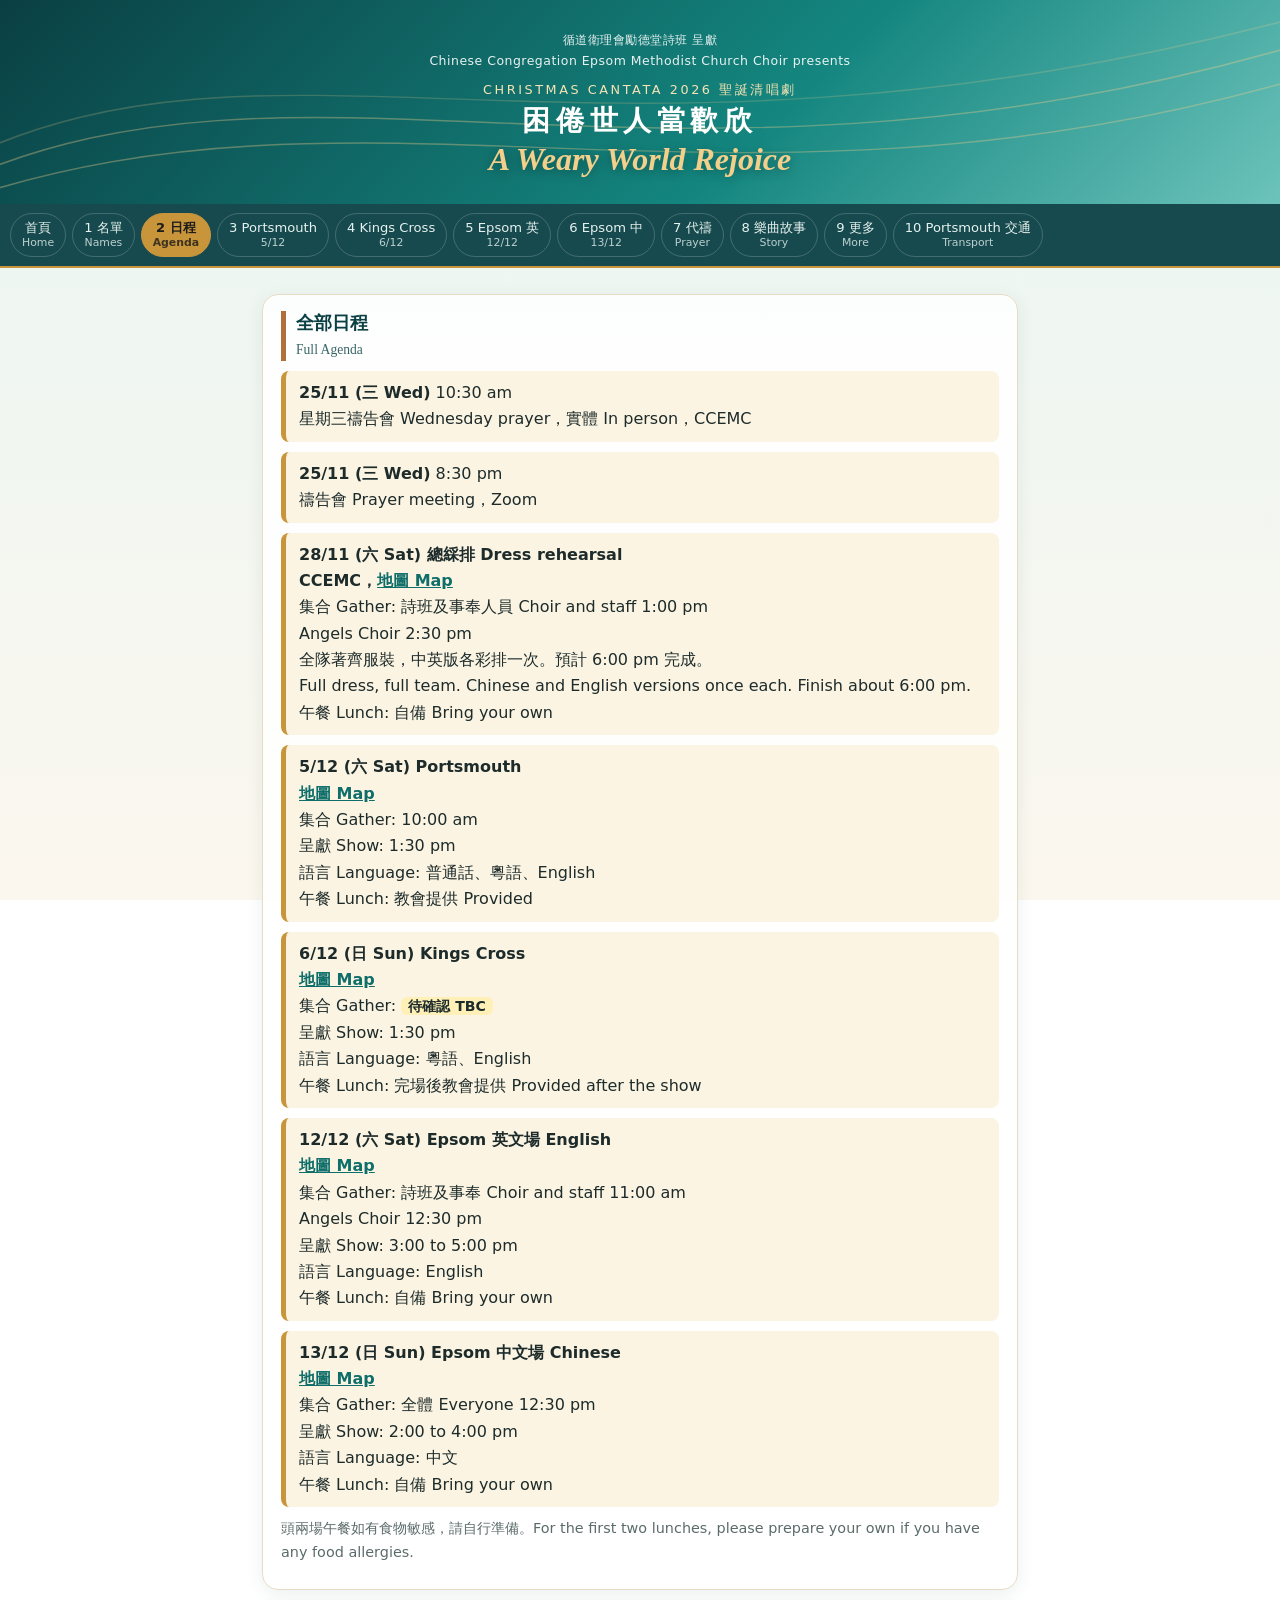
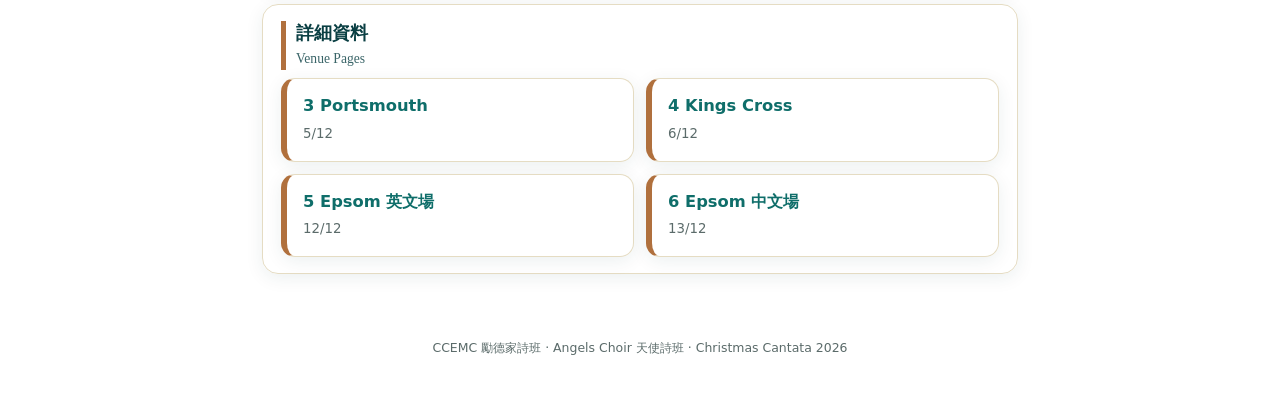
==== commit 77dcc7ad: "Add files via upload" ====
--- a/agenda.html
+++ b/agenda.html
@@ -7,5 +7,5 @@
 <div class="small">CHRISTMAS CANTATA 2026 聖誕清唱劇</div>
 <h1>困倦世人當歡欣</h1><div class="script">A Weary World Rejoice</div>
 </header>
-<nav class="tabs"><a href="index.html">首頁<small>Home</small></a><a href="names.html">1 名單<small>Names</small></a><a href="agenda.html" class=on>2 日程<small>Agenda</small></a><a href="portsmouth.html">3 Portsmouth<small>5/12</small></a><a href="kingscross.html">4 Kings Cross<small>6/12</small></a><a href="epsom-eng.html">5 Epsom 英<small>12/12</small></a><a href="epsom-chi.html">6 Epsom 中<small>13/12</small></a><a href="prayer.html">7 代禱<small>Prayer</small></a><a href="story.html">8 樂曲故事<small>Story</small></a><a href="more.html">9 更多<small>More</small></a><a href="portsmouth-transport.html">10 Portsmouth 交通<small>Transport</small></a></nav><main><div class="card"><h2>全部日程<br><span style="font-weight:400;font-size:.85rem;opacity:.8">Full Agenda</span></h2><div class="note"><b>25/11 (三 Wed)</b> 10:30 am<br>星期三禱告會 Wednesday prayer，實體 In person，CCEMC</div><div class="note"><b>25/11 (三 Wed)</b> 8:30 pm<br>禱告會 Prayer meeting，Zoom</div><div class="note"><b>28/11 (六 Sat) 總綵排 Dress rehearsal<br>CCEMC，<a href="https://www.google.com/maps/search/?api=1&query=Chinese%20Congregation%20Epsom%20Methodist%20Church%2C%20Ashley%20Road%2C%20Epsom%2C%20Surrey%20KT18%205AQ" target="_blank" rel="noopener">地圖 Map</a></b><br>集合 Gather: 詩班及事奉人員 Choir and staff 1:00 pm<br>Angels Choir 2:30 pm<br>全隊著齊服裝，中英版各彩排一次。預計 6:00 pm 完成。<br>Full dress, full team. Chinese and English versions once each. Finish about 6:00 pm.<br>午餐 Lunch: 自備 Bring your own</div><div class="note"><b>5/12 (六 Sat) Portsmouth<br><a href="https://www.google.com/maps/search/?api=1&query=Wesley%20Centre%2C%20128%20Fratton%20Road%2C%20Fratton%2C%20Portsmouth%20PO1%205DD" target="_blank" rel="noopener">地圖 Map</a></b><br>集合 Gather: 10:00 am<br>演出 Show: 1:30 pm<br>語言 Language: 普通話、粵語、English<br>午餐 Lunch: 教會提供 Provided</div><div class="note"><b>6/12 (日 Sun) Kings Cross<br><a href="https://www.google.com/maps/search/?api=1&query=58A%20Birkenhead%20St%2C%20London%20WC1H%208BW" target="_blank" rel="noopener">地圖 Map</a></b><br>集合 Gather: <span class="tbc">待確認 TBC</span><br>演出 Show: 1:30 pm<br>語言 Language: 粵語、English<br>午餐 Lunch: 演出後教會提供 Provided after the show</div><div class="note"><b>12/12 (六 Sat) Epsom 英文場 English<br><a href="https://www.google.com/maps/search/?api=1&query=Chinese%20Congregation%20Epsom%20Methodist%20Church%2C%20Ashley%20Road%2C%20Epsom%2C%20Surrey%20KT18%205AQ" target="_blank" rel="noopener">地圖 Map</a></b><br>集合 Gather: 詩班及事奉 Choir and staff 11:00 am<br>Angels Choir 12:30 pm<br>演出 Show: 3:00 to 5:00 pm<br>語言 Language: English<br>午餐 Lunch: 自備 Bring your own</div><div class="note"><b>13/12 (日 Sun) Epsom 中文場 Chinese<br><a href="https://www.google.com/maps/search/?api=1&query=Chinese%20Congregation%20Epsom%20Methodist%20Church%2C%20Ashley%20Road%2C%20Epsom%2C%20Surrey%20KT18%205AQ" target="_blank" rel="noopener">地圖 Map</a></b><br>集合 Gather: 全體 Everyone 12:30 pm<br>演出 Show: 2:00 to 4:00 pm<br>語言 Language: 中文<br>午餐 Lunch: 自備 Bring your own</div><div class="en">頭兩場午餐如有食物敏感，請自行準備。For the first two lunches, please prepare your own if you have any food allergies.</div></div><div class="card"><h2>詳細資料<br><span style="font-weight:400;font-size:.85rem;opacity:.8">Venue Pages</span></h2><div class="menu"><a href="portsmouth.html"><b>3 Portsmouth</b><small>5/12</small></a><a href="kingscross.html"><b>4 Kings Cross</b><small>6/12</small></a><a href="epsom-eng.html"><b>5 Epsom 英文場</b><small>12/12</small></a><a href="epsom-chi.html"><b>6 Epsom 中文場</b><small>13/12</small></a></div></div></main>
+<nav class="tabs"><a href="index.html">首頁<small>Home</small></a><a href="names.html">1 名單<small>Names</small></a><a href="agenda.html" class=on>2 日程<small>Agenda</small></a><a href="portsmouth.html">3 Portsmouth<small>5/12</small></a><a href="kingscross.html">4 Kings Cross<small>6/12</small></a><a href="epsom-eng.html">5 Epsom 英<small>12/12</small></a><a href="epsom-chi.html">6 Epsom 中<small>13/12</small></a><a href="prayer.html">7 代禱<small>Prayer</small></a><a href="story.html">8 樂曲故事<small>Story</small></a><a href="more.html">9 更多<small>More</small></a><a href="portsmouth-transport.html">10 Portsmouth 交通<small>Transport</small></a></nav><main><div class="card"><h2>全部日程<br><span style="font-weight:400;font-size:.85rem;opacity:.8">Full Agenda</span></h2><div class="note"><b>25/11 (三 Wed)</b> 10:30 am<br>星期三禱告會 Wednesday prayer，實體 In person，CCEMC</div><div class="note"><b>25/11 (三 Wed)</b> 8:30 pm<br>禱告會 Prayer meeting，Zoom</div><div class="note"><b>28/11 (六 Sat) 總綵排 Dress rehearsal<br>CCEMC，<a href="https://www.google.com/maps/search/?api=1&query=Chinese%20Congregation%20Epsom%20Methodist%20Church%2C%20Ashley%20Road%2C%20Epsom%2C%20Surrey%20KT18%205AQ" target="_blank" rel="noopener">地圖 Map</a></b><br>集合 Gather: 詩班及事奉人員 Choir and staff 1:00 pm<br>Angels Choir 2:30 pm<br>全隊著齊服裝，中英版各彩排一次。預計 6:00 pm 完成。<br>Full dress, full team. Chinese and English versions once each. Finish about 6:00 pm.<br>午餐 Lunch: 自備 Bring your own</div><div class="note"><b>5/12 (六 Sat) Portsmouth<br><a href="https://www.google.com/maps/search/?api=1&query=Wesley%20Centre%2C%20128%20Fratton%20Road%2C%20Fratton%2C%20Portsmouth%20PO1%205DD" target="_blank" rel="noopener">地圖 Map</a></b><br>集合 Gather: 10:00 am<br>呈獻 Show: 1:30 pm<br>語言 Language: 普通話、粵語、English<br>午餐 Lunch: 教會提供 Provided</div><div class="note"><b>6/12 (日 Sun) Kings Cross<br><a href="https://www.google.com/maps/search/?api=1&query=58A%20Birkenhead%20St%2C%20London%20WC1H%208BW" target="_blank" rel="noopener">地圖 Map</a></b><br>集合 Gather: <span class="tbc">待確認 TBC</span><br>呈獻 Show: 1:30 pm<br>語言 Language: 粵語、English<br>午餐 Lunch: 完場後教會提供 Provided after the show</div><div class="note"><b>12/12 (六 Sat) Epsom 英文場 English<br><a href="https://www.google.com/maps/search/?api=1&query=Chinese%20Congregation%20Epsom%20Methodist%20Church%2C%20Ashley%20Road%2C%20Epsom%2C%20Surrey%20KT18%205AQ" target="_blank" rel="noopener">地圖 Map</a></b><br>集合 Gather: 詩班及事奉 Choir and staff 11:00 am<br>Angels Choir 12:30 pm<br>呈獻 Show: 3:00 to 5:00 pm<br>語言 Language: English<br>午餐 Lunch: 自備 Bring your own</div><div class="note"><b>13/12 (日 Sun) Epsom 中文場 Chinese<br><a href="https://www.google.com/maps/search/?api=1&query=Chinese%20Congregation%20Epsom%20Methodist%20Church%2C%20Ashley%20Road%2C%20Epsom%2C%20Surrey%20KT18%205AQ" target="_blank" rel="noopener">地圖 Map</a></b><br>集合 Gather: 全體 Everyone 12:30 pm<br>呈獻 Show: 2:00 to 4:00 pm<br>語言 Language: 中文<br>午餐 Lunch: 自備 Bring your own</div><div class="en">頭兩場午餐如有食物敏感，請自行準備。For the first two lunches, please prepare your own if you have any food allergies.</div></div><div class="card"><h2>詳細資料<br><span style="font-weight:400;font-size:.85rem;opacity:.8">Venue Pages</span></h2><div class="menu"><a href="portsmouth.html"><b>3 Portsmouth</b><small>5/12</small></a><a href="kingscross.html"><b>4 Kings Cross</b><small>6/12</small></a><a href="epsom-eng.html"><b>5 Epsom 英文場</b><small>12/12</small></a><a href="epsom-chi.html"><b>6 Epsom 中文場</b><small>13/12</small></a></div></div></main>
 <footer>CCEMC 勵德家詩班 · Angels Choir 天使詩班 · Christmas Cantata 2026</footer></body></html>
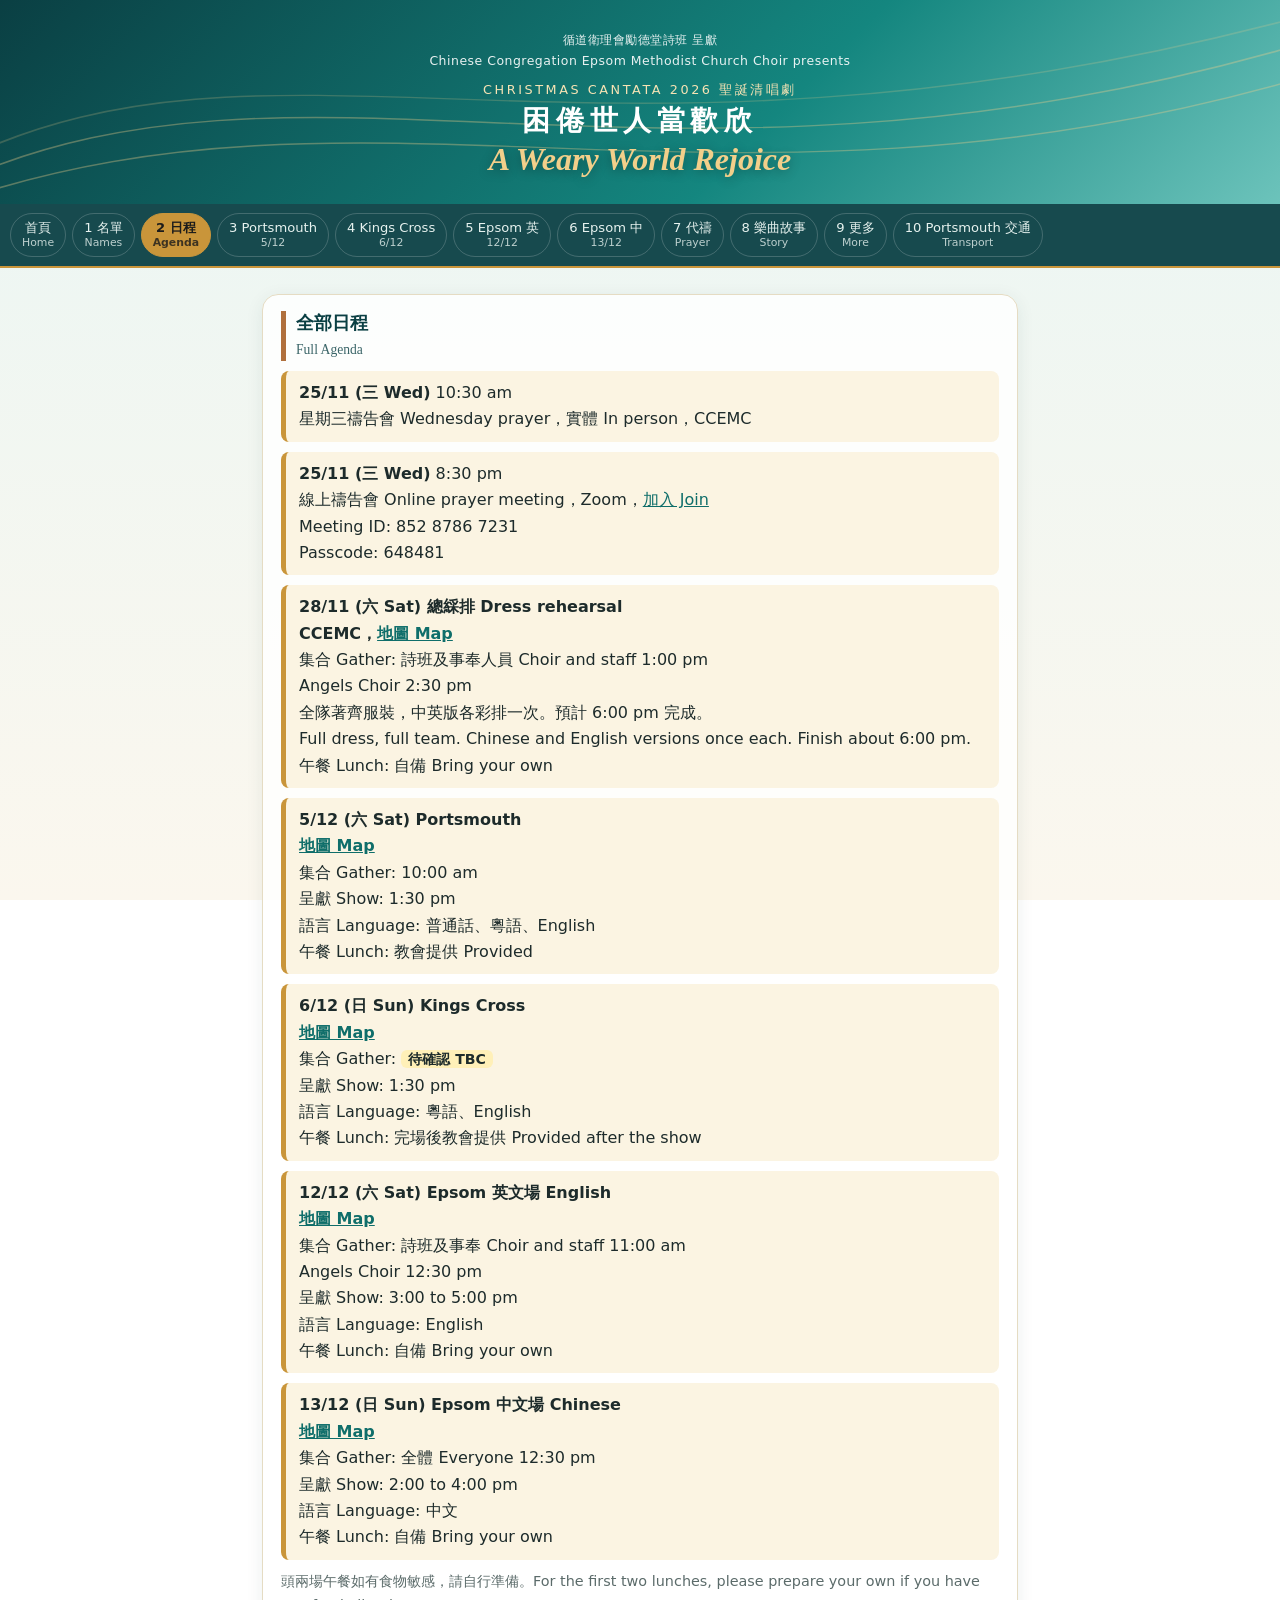
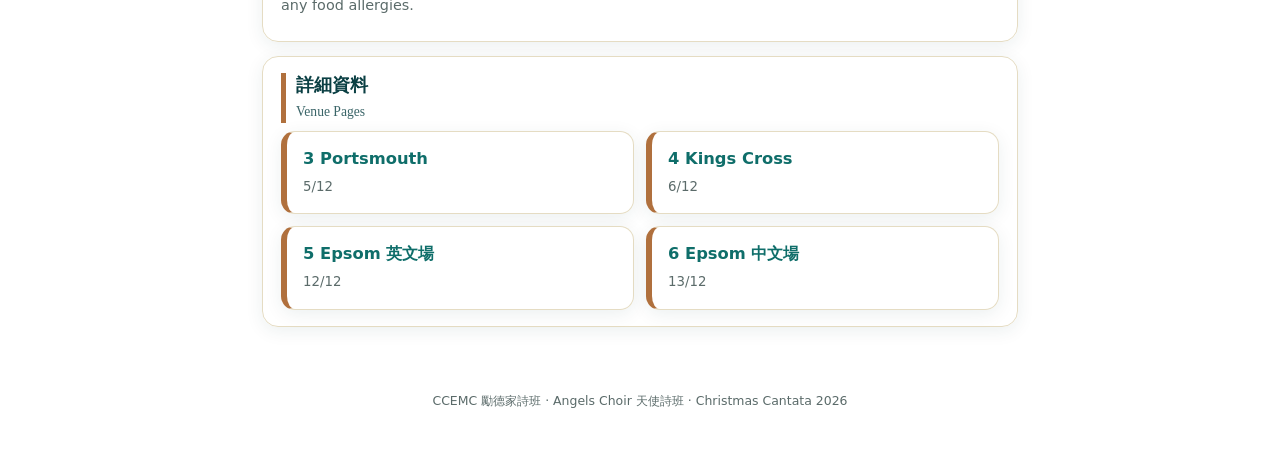
==== commit 346d7d3c: "Add files via upload" ====
--- a/agenda.html
+++ b/agenda.html
@@ -7,5 +7,5 @@
 <div class="small">CHRISTMAS CANTATA 2026 聖誕清唱劇</div>
 <h1>困倦世人當歡欣</h1><div class="script">A Weary World Rejoice</div>
 </header>
-<nav class="tabs"><a href="index.html">首頁<small>Home</small></a><a href="names.html">1 名單<small>Names</small></a><a href="agenda.html" class=on>2 日程<small>Agenda</small></a><a href="portsmouth.html">3 Portsmouth<small>5/12</small></a><a href="kingscross.html">4 Kings Cross<small>6/12</small></a><a href="epsom-eng.html">5 Epsom 英<small>12/12</small></a><a href="epsom-chi.html">6 Epsom 中<small>13/12</small></a><a href="prayer.html">7 代禱<small>Prayer</small></a><a href="story.html">8 樂曲故事<small>Story</small></a><a href="more.html">9 更多<small>More</small></a><a href="portsmouth-transport.html">10 Portsmouth 交通<small>Transport</small></a></nav><main><div class="card"><h2>全部日程<br><span style="font-weight:400;font-size:.85rem;opacity:.8">Full Agenda</span></h2><div class="note"><b>25/11 (三 Wed)</b> 10:30 am<br>星期三禱告會 Wednesday prayer，實體 In person，CCEMC</div><div class="note"><b>25/11 (三 Wed)</b> 8:30 pm<br>禱告會 Prayer meeting，Zoom</div><div class="note"><b>28/11 (六 Sat) 總綵排 Dress rehearsal<br>CCEMC，<a href="https://www.google.com/maps/search/?api=1&query=Chinese%20Congregation%20Epsom%20Methodist%20Church%2C%20Ashley%20Road%2C%20Epsom%2C%20Surrey%20KT18%205AQ" target="_blank" rel="noopener">地圖 Map</a></b><br>集合 Gather: 詩班及事奉人員 Choir and staff 1:00 pm<br>Angels Choir 2:30 pm<br>全隊著齊服裝，中英版各彩排一次。預計 6:00 pm 完成。<br>Full dress, full team. Chinese and English versions once each. Finish about 6:00 pm.<br>午餐 Lunch: 自備 Bring your own</div><div class="note"><b>5/12 (六 Sat) Portsmouth<br><a href="https://www.google.com/maps/search/?api=1&query=Wesley%20Centre%2C%20128%20Fratton%20Road%2C%20Fratton%2C%20Portsmouth%20PO1%205DD" target="_blank" rel="noopener">地圖 Map</a></b><br>集合 Gather: 10:00 am<br>呈獻 Show: 1:30 pm<br>語言 Language: 普通話、粵語、English<br>午餐 Lunch: 教會提供 Provided</div><div class="note"><b>6/12 (日 Sun) Kings Cross<br><a href="https://www.google.com/maps/search/?api=1&query=58A%20Birkenhead%20St%2C%20London%20WC1H%208BW" target="_blank" rel="noopener">地圖 Map</a></b><br>集合 Gather: <span class="tbc">待確認 TBC</span><br>呈獻 Show: 1:30 pm<br>語言 Language: 粵語、English<br>午餐 Lunch: 完場後教會提供 Provided after the show</div><div class="note"><b>12/12 (六 Sat) Epsom 英文場 English<br><a href="https://www.google.com/maps/search/?api=1&query=Chinese%20Congregation%20Epsom%20Methodist%20Church%2C%20Ashley%20Road%2C%20Epsom%2C%20Surrey%20KT18%205AQ" target="_blank" rel="noopener">地圖 Map</a></b><br>集合 Gather: 詩班及事奉 Choir and staff 11:00 am<br>Angels Choir 12:30 pm<br>呈獻 Show: 3:00 to 5:00 pm<br>語言 Language: English<br>午餐 Lunch: 自備 Bring your own</div><div class="note"><b>13/12 (日 Sun) Epsom 中文場 Chinese<br><a href="https://www.google.com/maps/search/?api=1&query=Chinese%20Congregation%20Epsom%20Methodist%20Church%2C%20Ashley%20Road%2C%20Epsom%2C%20Surrey%20KT18%205AQ" target="_blank" rel="noopener">地圖 Map</a></b><br>集合 Gather: 全體 Everyone 12:30 pm<br>呈獻 Show: 2:00 to 4:00 pm<br>語言 Language: 中文<br>午餐 Lunch: 自備 Bring your own</div><div class="en">頭兩場午餐如有食物敏感，請自行準備。For the first two lunches, please prepare your own if you have any food allergies.</div></div><div class="card"><h2>詳細資料<br><span style="font-weight:400;font-size:.85rem;opacity:.8">Venue Pages</span></h2><div class="menu"><a href="portsmouth.html"><b>3 Portsmouth</b><small>5/12</small></a><a href="kingscross.html"><b>4 Kings Cross</b><small>6/12</small></a><a href="epsom-eng.html"><b>5 Epsom 英文場</b><small>12/12</small></a><a href="epsom-chi.html"><b>6 Epsom 中文場</b><small>13/12</small></a></div></div></main>
+<nav class="tabs"><a href="index.html">首頁<small>Home</small></a><a href="names.html">1 名單<small>Names</small></a><a href="agenda.html" class=on>2 日程<small>Agenda</small></a><a href="portsmouth.html">3 Portsmouth<small>5/12</small></a><a href="kingscross.html">4 Kings Cross<small>6/12</small></a><a href="epsom-eng.html">5 Epsom 英<small>12/12</small></a><a href="epsom-chi.html">6 Epsom 中<small>13/12</small></a><a href="prayer.html">7 代禱<small>Prayer</small></a><a href="story.html">8 樂曲故事<small>Story</small></a><a href="more.html">9 更多<small>More</small></a><a href="portsmouth-transport.html">10 Portsmouth 交通<small>Transport</small></a></nav><main><div class="card"><h2>全部日程<br><span style="font-weight:400;font-size:.85rem;opacity:.8">Full Agenda</span></h2><div class="note"><b>25/11 (三 Wed)</b> 10:30 am<br>星期三禱告會 Wednesday prayer，實體 In person，CCEMC</div><div class="note"><b>25/11 (三 Wed)</b> 8:30 pm<br>線上禱告會 Online prayer meeting，Zoom，<a href="https://us02web.zoom.us/j/85287867231?pwd=Zk0WvUXRvNx9ufu40FheNtH6Ev7CYb.1" target="_blank" rel="noopener">加入 Join</a><br>Meeting ID: 852 8786 7231<br>Passcode: 648481</div><div class="note"><b>28/11 (六 Sat) 總綵排 Dress rehearsal<br>CCEMC，<a href="https://www.google.com/maps/search/?api=1&query=Chinese%20Congregation%20Epsom%20Methodist%20Church%2C%20Ashley%20Road%2C%20Epsom%2C%20Surrey%20KT18%205AQ" target="_blank" rel="noopener">地圖 Map</a></b><br>集合 Gather: 詩班及事奉人員 Choir and staff 1:00 pm<br>Angels Choir 2:30 pm<br>全隊著齊服裝，中英版各彩排一次。預計 6:00 pm 完成。<br>Full dress, full team. Chinese and English versions once each. Finish about 6:00 pm.<br>午餐 Lunch: 自備 Bring your own</div><div class="note"><b>5/12 (六 Sat) Portsmouth<br><a href="https://www.google.com/maps/search/?api=1&query=Wesley%20Centre%2C%20128%20Fratton%20Road%2C%20Fratton%2C%20Portsmouth%20PO1%205DD" target="_blank" rel="noopener">地圖 Map</a></b><br>集合 Gather: 10:00 am<br>呈獻 Show: 1:30 pm<br>語言 Language: 普通話、粵語、English<br>午餐 Lunch: 教會提供 Provided</div><div class="note"><b>6/12 (日 Sun) Kings Cross<br><a href="https://www.google.com/maps/search/?api=1&query=58A%20Birkenhead%20St%2C%20London%20WC1H%208BW" target="_blank" rel="noopener">地圖 Map</a></b><br>集合 Gather: <span class="tbc">待確認 TBC</span><br>呈獻 Show: 1:30 pm<br>語言 Language: 粵語、English<br>午餐 Lunch: 完場後教會提供 Provided after the show</div><div class="note"><b>12/12 (六 Sat) Epsom 英文場 English<br><a href="https://www.google.com/maps/search/?api=1&query=Chinese%20Congregation%20Epsom%20Methodist%20Church%2C%20Ashley%20Road%2C%20Epsom%2C%20Surrey%20KT18%205AQ" target="_blank" rel="noopener">地圖 Map</a></b><br>集合 Gather: 詩班及事奉 Choir and staff 11:00 am<br>Angels Choir 12:30 pm<br>呈獻 Show: 3:00 to 5:00 pm<br>語言 Language: English<br>午餐 Lunch: 自備 Bring your own</div><div class="note"><b>13/12 (日 Sun) Epsom 中文場 Chinese<br><a href="https://www.google.com/maps/search/?api=1&query=Chinese%20Congregation%20Epsom%20Methodist%20Church%2C%20Ashley%20Road%2C%20Epsom%2C%20Surrey%20KT18%205AQ" target="_blank" rel="noopener">地圖 Map</a></b><br>集合 Gather: 全體 Everyone 12:30 pm<br>呈獻 Show: 2:00 to 4:00 pm<br>語言 Language: 中文<br>午餐 Lunch: 自備 Bring your own</div><div class="en">頭兩場午餐如有食物敏感，請自行準備。For the first two lunches, please prepare your own if you have any food allergies.</div></div><div class="card"><h2>詳細資料<br><span style="font-weight:400;font-size:.85rem;opacity:.8">Venue Pages</span></h2><div class="menu"><a href="portsmouth.html"><b>3 Portsmouth</b><small>5/12</small></a><a href="kingscross.html"><b>4 Kings Cross</b><small>6/12</small></a><a href="epsom-eng.html"><b>5 Epsom 英文場</b><small>12/12</small></a><a href="epsom-chi.html"><b>6 Epsom 中文場</b><small>13/12</small></a></div></div></main>
 <footer>CCEMC 勵德家詩班 · Angels Choir 天使詩班 · Christmas Cantata 2026</footer></body></html>
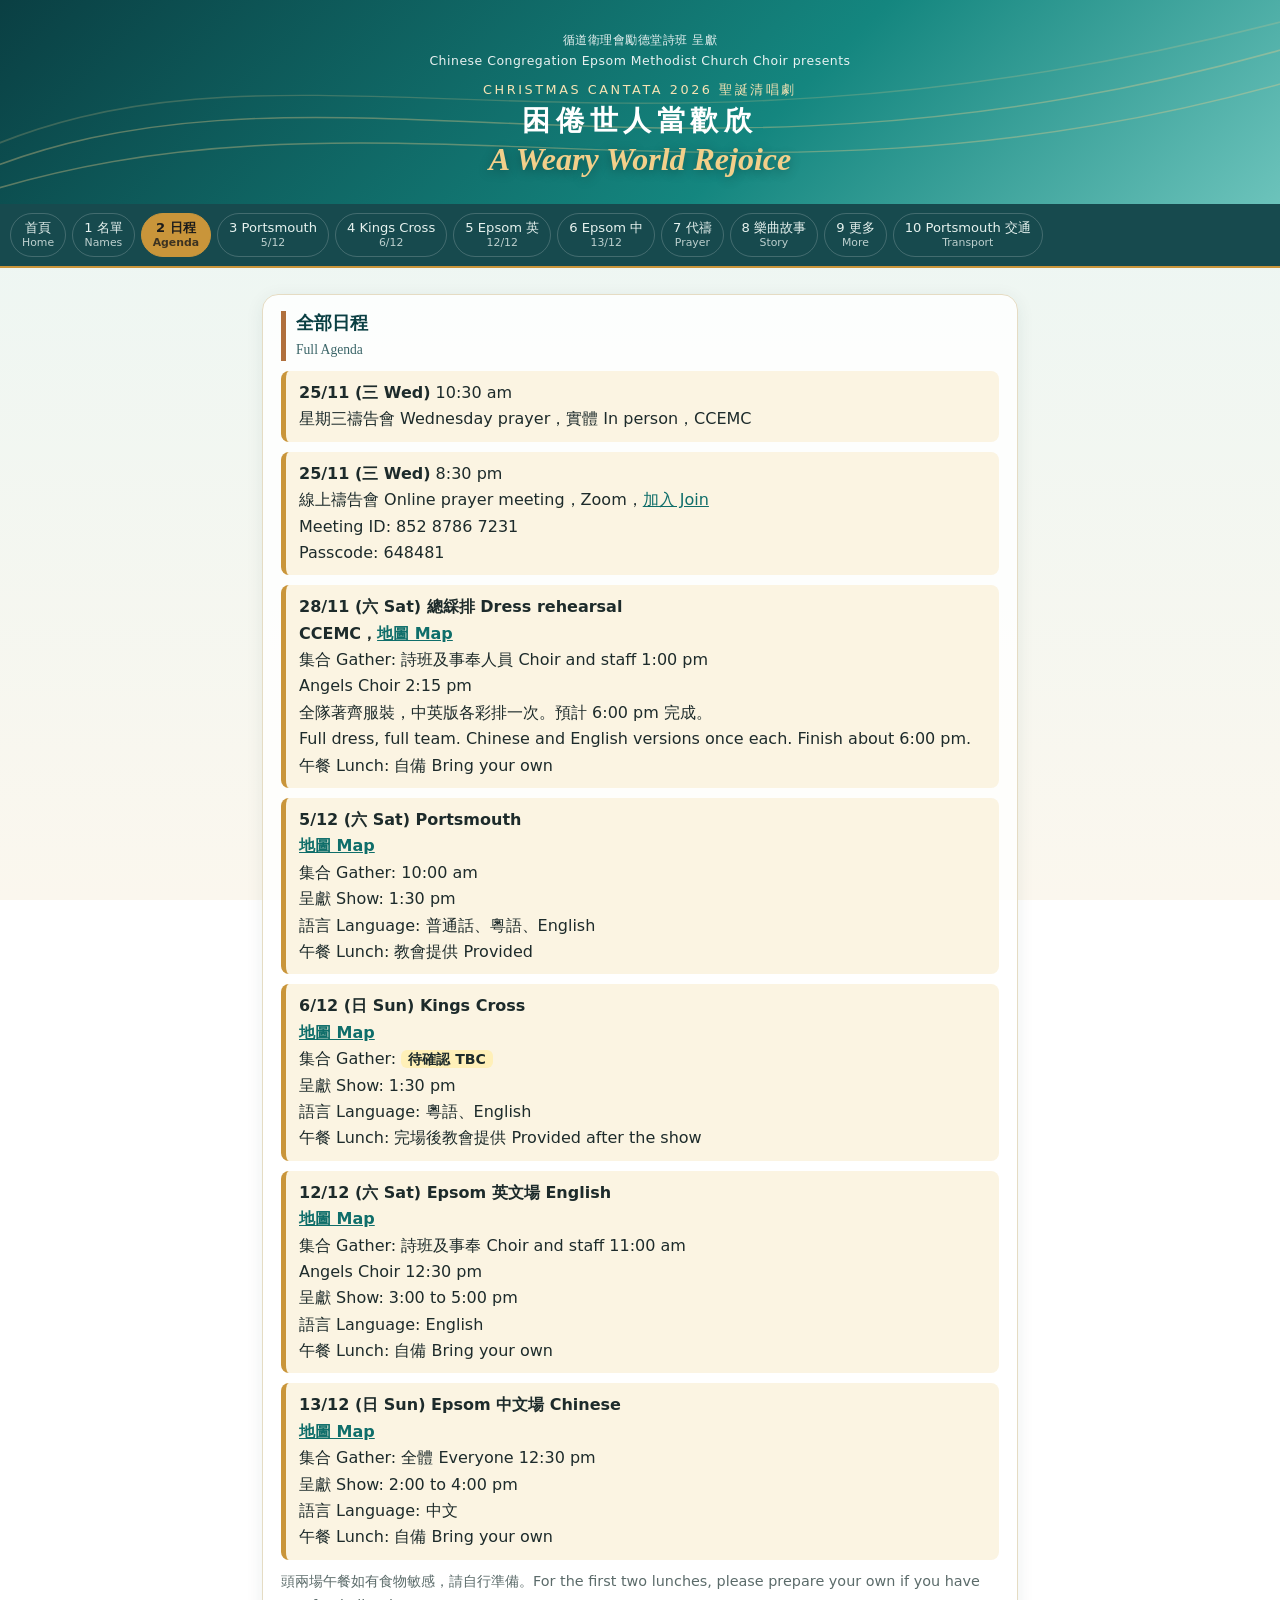
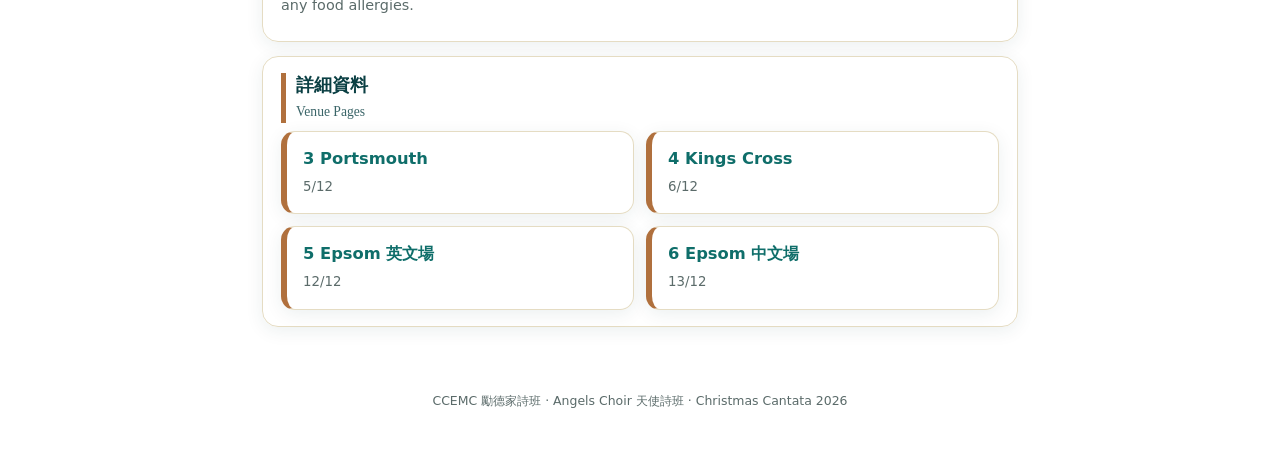
==== commit 0b707369: "Add files via upload" ====
--- a/agenda.html
+++ b/agenda.html
@@ -7,5 +7,5 @@
 <div class="small">CHRISTMAS CANTATA 2026 聖誕清唱劇</div>
 <h1>困倦世人當歡欣</h1><div class="script">A Weary World Rejoice</div>
 </header>
-<nav class="tabs"><a href="index.html">首頁<small>Home</small></a><a href="names.html">1 名單<small>Names</small></a><a href="agenda.html" class=on>2 日程<small>Agenda</small></a><a href="portsmouth.html">3 Portsmouth<small>5/12</small></a><a href="kingscross.html">4 Kings Cross<small>6/12</small></a><a href="epsom-eng.html">5 Epsom 英<small>12/12</small></a><a href="epsom-chi.html">6 Epsom 中<small>13/12</small></a><a href="prayer.html">7 代禱<small>Prayer</small></a><a href="story.html">8 樂曲故事<small>Story</small></a><a href="more.html">9 更多<small>More</small></a><a href="portsmouth-transport.html">10 Portsmouth 交通<small>Transport</small></a></nav><main><div class="card"><h2>全部日程<br><span style="font-weight:400;font-size:.85rem;opacity:.8">Full Agenda</span></h2><div class="note"><b>25/11 (三 Wed)</b> 10:30 am<br>星期三禱告會 Wednesday prayer，實體 In person，CCEMC</div><div class="note"><b>25/11 (三 Wed)</b> 8:30 pm<br>線上禱告會 Online prayer meeting，Zoom，<a href="https://us02web.zoom.us/j/85287867231?pwd=Zk0WvUXRvNx9ufu40FheNtH6Ev7CYb.1" target="_blank" rel="noopener">加入 Join</a><br>Meeting ID: 852 8786 7231<br>Passcode: 648481</div><div class="note"><b>28/11 (六 Sat) 總綵排 Dress rehearsal<br>CCEMC，<a href="https://www.google.com/maps/search/?api=1&query=Chinese%20Congregation%20Epsom%20Methodist%20Church%2C%20Ashley%20Road%2C%20Epsom%2C%20Surrey%20KT18%205AQ" target="_blank" rel="noopener">地圖 Map</a></b><br>集合 Gather: 詩班及事奉人員 Choir and staff 1:00 pm<br>Angels Choir 2:30 pm<br>全隊著齊服裝，中英版各彩排一次。預計 6:00 pm 完成。<br>Full dress, full team. Chinese and English versions once each. Finish about 6:00 pm.<br>午餐 Lunch: 自備 Bring your own</div><div class="note"><b>5/12 (六 Sat) Portsmouth<br><a href="https://www.google.com/maps/search/?api=1&query=Wesley%20Centre%2C%20128%20Fratton%20Road%2C%20Fratton%2C%20Portsmouth%20PO1%205DD" target="_blank" rel="noopener">地圖 Map</a></b><br>集合 Gather: 10:00 am<br>呈獻 Show: 1:30 pm<br>語言 Language: 普通話、粵語、English<br>午餐 Lunch: 教會提供 Provided</div><div class="note"><b>6/12 (日 Sun) Kings Cross<br><a href="https://www.google.com/maps/search/?api=1&query=58A%20Birkenhead%20St%2C%20London%20WC1H%208BW" target="_blank" rel="noopener">地圖 Map</a></b><br>集合 Gather: <span class="tbc">待確認 TBC</span><br>呈獻 Show: 1:30 pm<br>語言 Language: 粵語、English<br>午餐 Lunch: 完場後教會提供 Provided after the show</div><div class="note"><b>12/12 (六 Sat) Epsom 英文場 English<br><a href="https://www.google.com/maps/search/?api=1&query=Chinese%20Congregation%20Epsom%20Methodist%20Church%2C%20Ashley%20Road%2C%20Epsom%2C%20Surrey%20KT18%205AQ" target="_blank" rel="noopener">地圖 Map</a></b><br>集合 Gather: 詩班及事奉 Choir and staff 11:00 am<br>Angels Choir 12:30 pm<br>呈獻 Show: 3:00 to 5:00 pm<br>語言 Language: English<br>午餐 Lunch: 自備 Bring your own</div><div class="note"><b>13/12 (日 Sun) Epsom 中文場 Chinese<br><a href="https://www.google.com/maps/search/?api=1&query=Chinese%20Congregation%20Epsom%20Methodist%20Church%2C%20Ashley%20Road%2C%20Epsom%2C%20Surrey%20KT18%205AQ" target="_blank" rel="noopener">地圖 Map</a></b><br>集合 Gather: 全體 Everyone 12:30 pm<br>呈獻 Show: 2:00 to 4:00 pm<br>語言 Language: 中文<br>午餐 Lunch: 自備 Bring your own</div><div class="en">頭兩場午餐如有食物敏感，請自行準備。For the first two lunches, please prepare your own if you have any food allergies.</div></div><div class="card"><h2>詳細資料<br><span style="font-weight:400;font-size:.85rem;opacity:.8">Venue Pages</span></h2><div class="menu"><a href="portsmouth.html"><b>3 Portsmouth</b><small>5/12</small></a><a href="kingscross.html"><b>4 Kings Cross</b><small>6/12</small></a><a href="epsom-eng.html"><b>5 Epsom 英文場</b><small>12/12</small></a><a href="epsom-chi.html"><b>6 Epsom 中文場</b><small>13/12</small></a></div></div></main>
+<nav class="tabs"><a href="index.html">首頁<small>Home</small></a><a href="names.html">1 名單<small>Names</small></a><a href="agenda.html" class=on>2 日程<small>Agenda</small></a><a href="portsmouth.html">3 Portsmouth<small>5/12</small></a><a href="kingscross.html">4 Kings Cross<small>6/12</small></a><a href="epsom-eng.html">5 Epsom 英<small>12/12</small></a><a href="epsom-chi.html">6 Epsom 中<small>13/12</small></a><a href="prayer.html">7 代禱<small>Prayer</small></a><a href="story.html">8 樂曲故事<small>Story</small></a><a href="more.html">9 更多<small>More</small></a><a href="portsmouth-transport.html">10 Portsmouth 交通<small>Transport</small></a></nav><main><div class="card"><h2>全部日程<br><span style="font-weight:400;font-size:.85rem;opacity:.8">Full Agenda</span></h2><div class="note"><b>25/11 (三 Wed)</b> 10:30 am<br>星期三禱告會 Wednesday prayer，實體 In person，CCEMC</div><div class="note"><b>25/11 (三 Wed)</b> 8:30 pm<br>線上禱告會 Online prayer meeting，Zoom，<a href="https://us02web.zoom.us/j/85287867231?pwd=Zk0WvUXRvNx9ufu40FheNtH6Ev7CYb.1" target="_blank" rel="noopener">加入 Join</a><br>Meeting ID: 852 8786 7231<br>Passcode: 648481</div><div class="note"><b>28/11 (六 Sat) 總綵排 Dress rehearsal<br>CCEMC，<a href="https://www.google.com/maps/search/?api=1&query=Chinese%20Congregation%20Epsom%20Methodist%20Church%2C%20Ashley%20Road%2C%20Epsom%2C%20Surrey%20KT18%205AQ" target="_blank" rel="noopener">地圖 Map</a></b><br>集合 Gather: 詩班及事奉人員 Choir and staff 1:00 pm<br>Angels Choir 2:15 pm<br>全隊著齊服裝，中英版各彩排一次。預計 6:00 pm 完成。<br>Full dress, full team. Chinese and English versions once each. Finish about 6:00 pm.<br>午餐 Lunch: 自備 Bring your own</div><div class="note"><b>5/12 (六 Sat) Portsmouth<br><a href="https://www.google.com/maps/search/?api=1&query=Wesley%20Centre%2C%20128%20Fratton%20Road%2C%20Fratton%2C%20Portsmouth%20PO1%205DD" target="_blank" rel="noopener">地圖 Map</a></b><br>集合 Gather: 10:00 am<br>呈獻 Show: 1:30 pm<br>語言 Language: 普通話、粵語、English<br>午餐 Lunch: 教會提供 Provided</div><div class="note"><b>6/12 (日 Sun) Kings Cross<br><a href="https://www.google.com/maps/search/?api=1&query=58A%20Birkenhead%20St%2C%20London%20WC1H%208BW" target="_blank" rel="noopener">地圖 Map</a></b><br>集合 Gather: <span class="tbc">待確認 TBC</span><br>呈獻 Show: 1:30 pm<br>語言 Language: 粵語、English<br>午餐 Lunch: 完場後教會提供 Provided after the show</div><div class="note"><b>12/12 (六 Sat) Epsom 英文場 English<br><a href="https://www.google.com/maps/search/?api=1&query=Chinese%20Congregation%20Epsom%20Methodist%20Church%2C%20Ashley%20Road%2C%20Epsom%2C%20Surrey%20KT18%205AQ" target="_blank" rel="noopener">地圖 Map</a></b><br>集合 Gather: 詩班及事奉 Choir and staff 11:00 am<br>Angels Choir 12:30 pm<br>呈獻 Show: 3:00 to 5:00 pm<br>語言 Language: English<br>午餐 Lunch: 自備 Bring your own</div><div class="note"><b>13/12 (日 Sun) Epsom 中文場 Chinese<br><a href="https://www.google.com/maps/search/?api=1&query=Chinese%20Congregation%20Epsom%20Methodist%20Church%2C%20Ashley%20Road%2C%20Epsom%2C%20Surrey%20KT18%205AQ" target="_blank" rel="noopener">地圖 Map</a></b><br>集合 Gather: 全體 Everyone 12:30 pm<br>呈獻 Show: 2:00 to 4:00 pm<br>語言 Language: 中文<br>午餐 Lunch: 自備 Bring your own</div><div class="en">頭兩場午餐如有食物敏感，請自行準備。For the first two lunches, please prepare your own if you have any food allergies.</div></div><div class="card"><h2>詳細資料<br><span style="font-weight:400;font-size:.85rem;opacity:.8">Venue Pages</span></h2><div class="menu"><a href="portsmouth.html"><b>3 Portsmouth</b><small>5/12</small></a><a href="kingscross.html"><b>4 Kings Cross</b><small>6/12</small></a><a href="epsom-eng.html"><b>5 Epsom 英文場</b><small>12/12</small></a><a href="epsom-chi.html"><b>6 Epsom 中文場</b><small>13/12</small></a></div></div></main>
 <footer>CCEMC 勵德家詩班 · Angels Choir 天使詩班 · Christmas Cantata 2026</footer></body></html>
